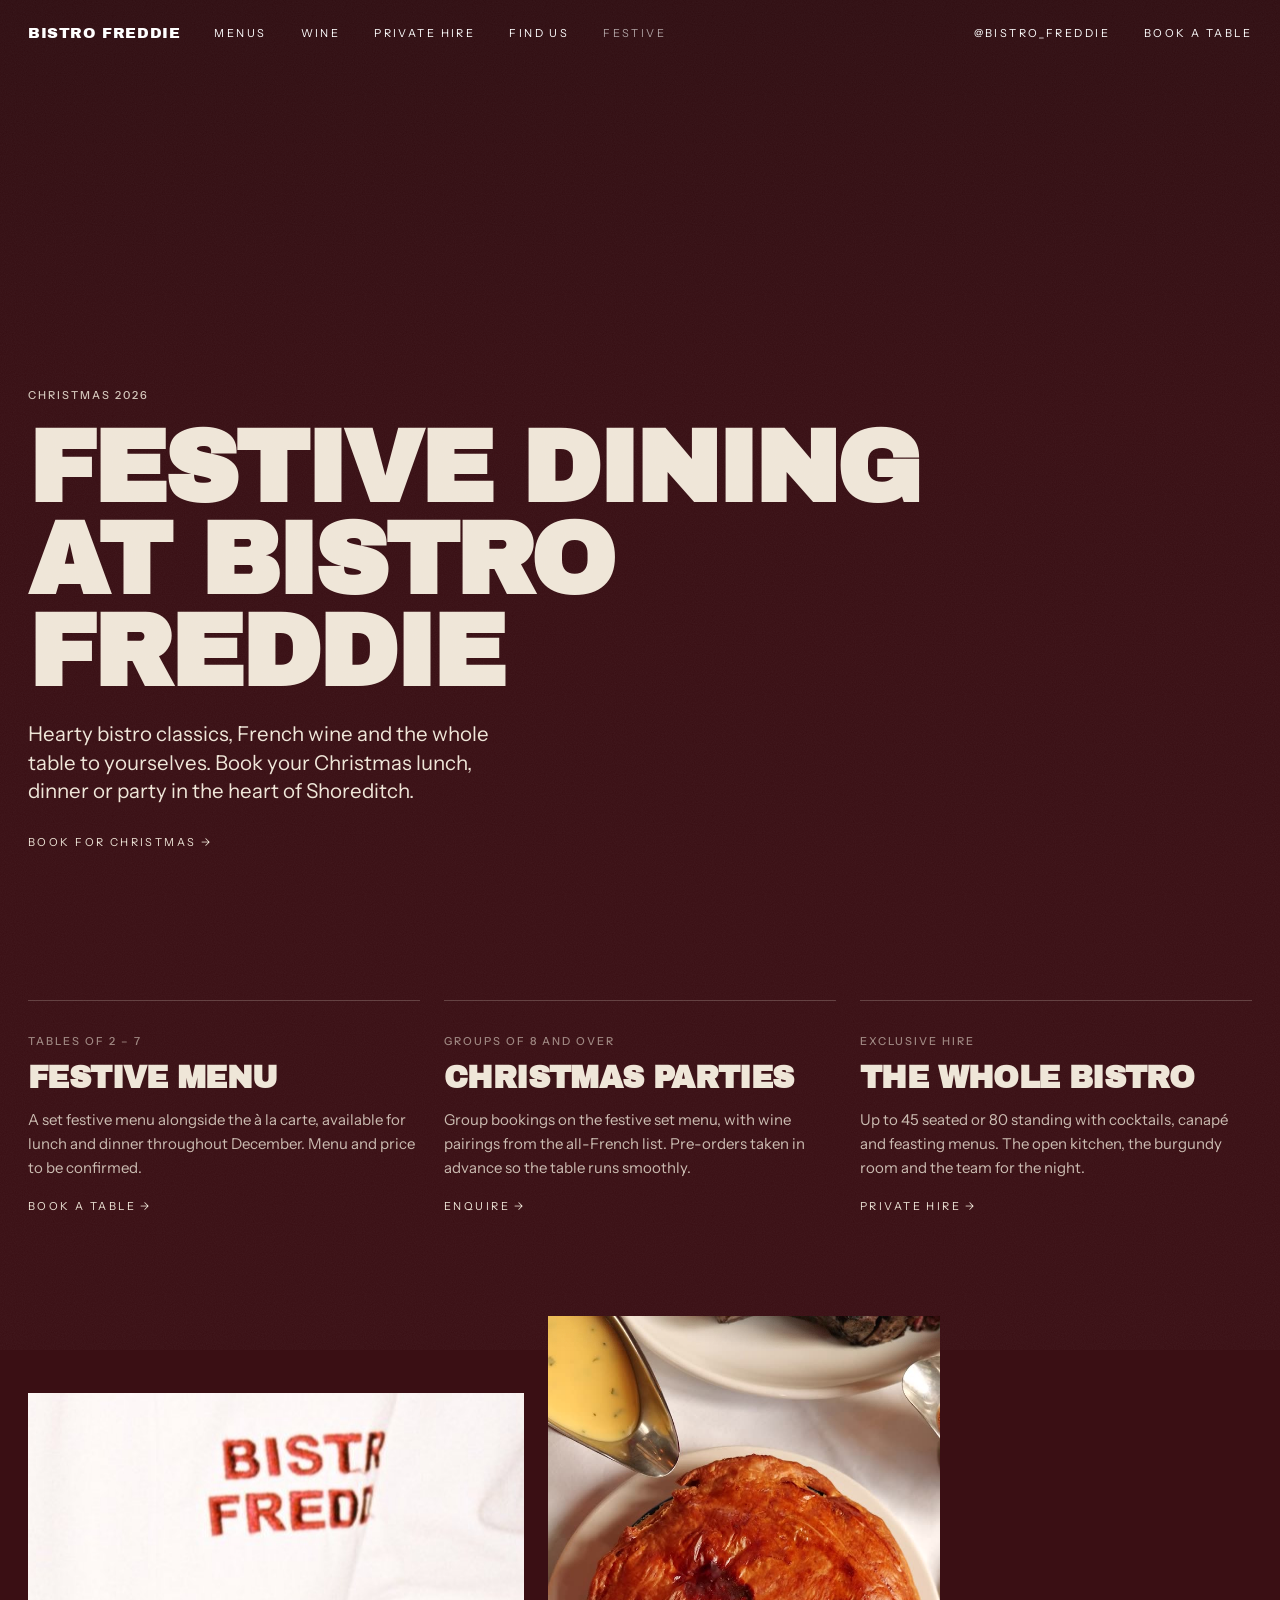
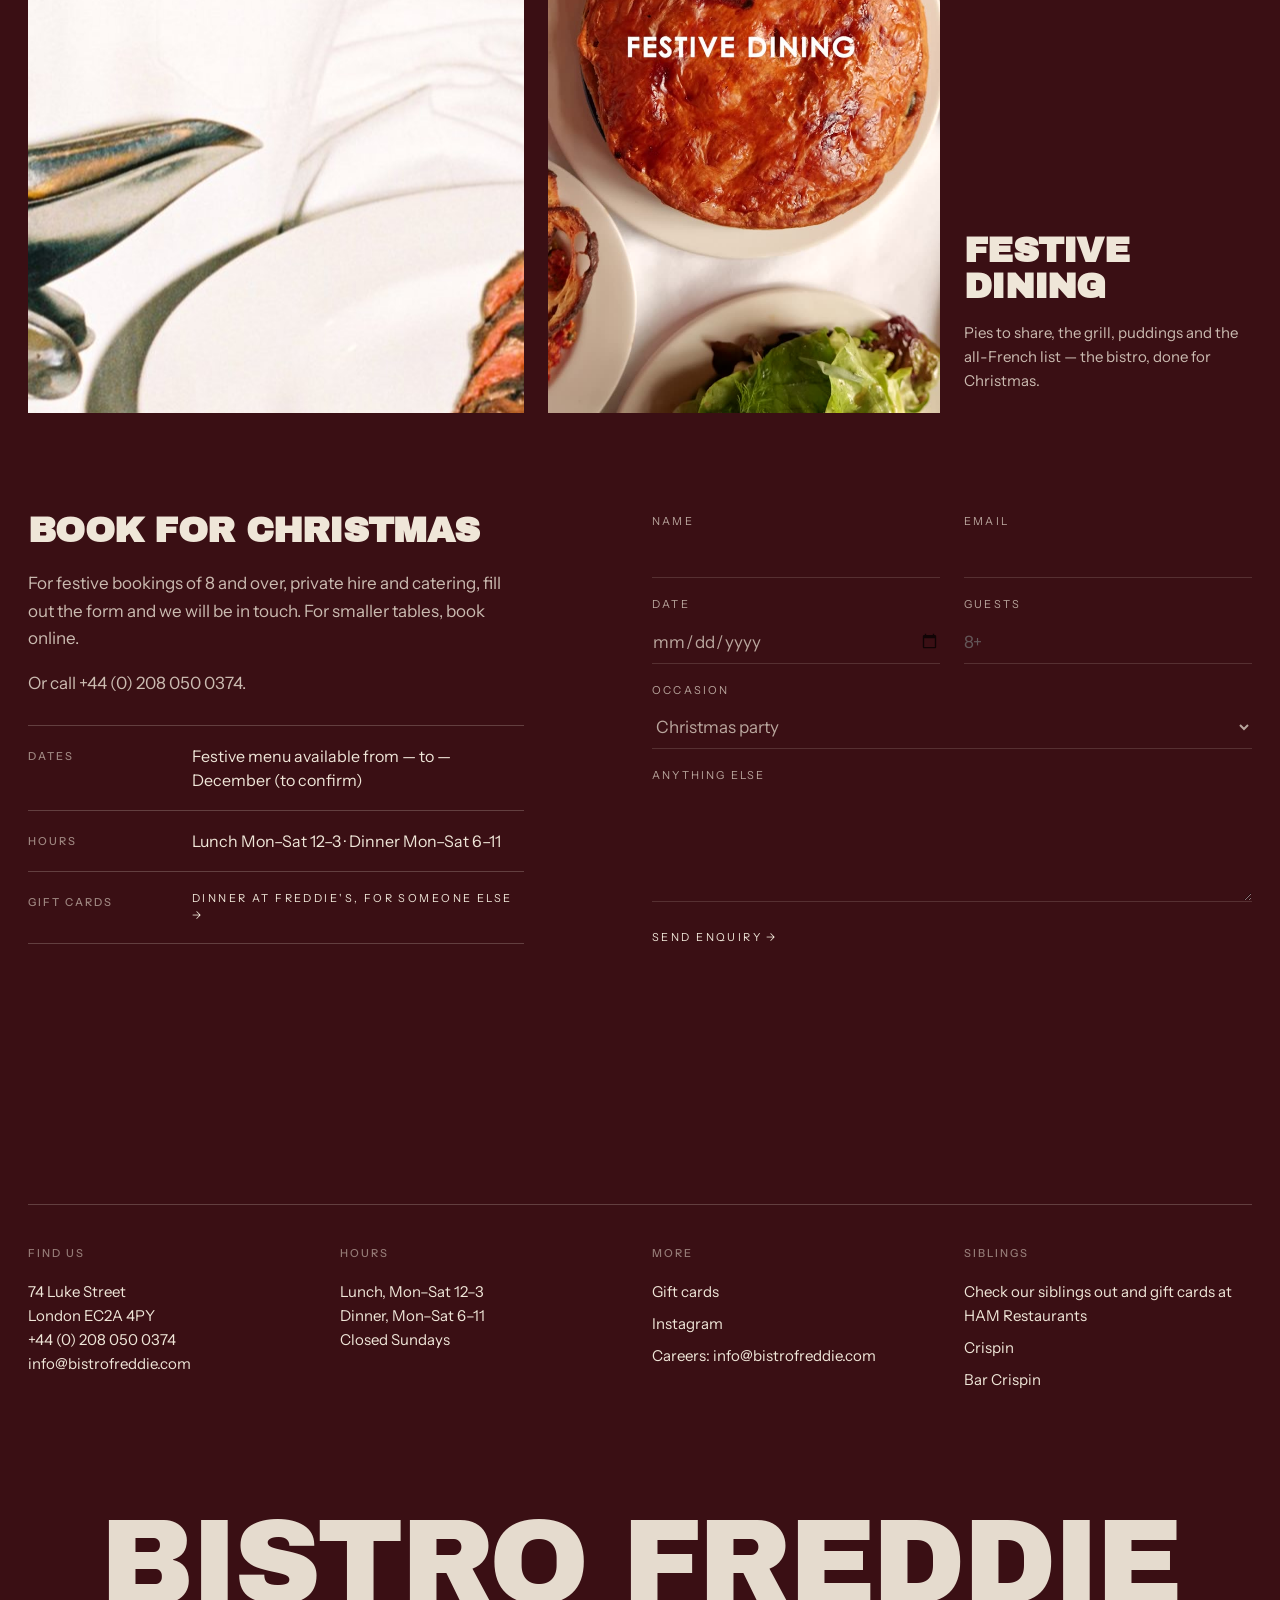
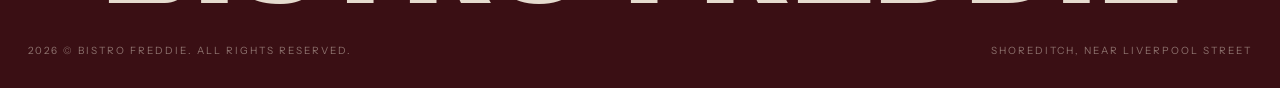
==== festive.html @ 5230b08a "Video hero, kitchen videos on menus, festive page, mackerel photo Co-Authored-By: Claude Fable 5.1 <" ====
<!DOCTYPE html>
<html lang="en-GB">
<head>
<meta charset="utf-8">
<meta name="viewport" content="width=device-width, initial-scale=1">
<title>Festive dining — Bistro Freddie</title>
<meta name="description" content="Festive dining at Bistro Freddie, Shoreditch. Christmas group bookings, festive menus and exclusive hire in the heart of Shoreditch.">
<link rel="preconnect" href="https://fonts.googleapis.com">
<link rel="preconnect" href="https://fonts.gstatic.com" crossorigin>
<link href="https://fonts.googleapis.com/css2?family=Archivo+Black&family=Instrument+Sans:wght@400;500&display=swap" rel="stylesheet">
<link rel="stylesheet" href="style.css">
</head>
<body>
<div class="grain" aria-hidden="true"></div>
<nav class="nav">
  <div class="l">
    <a class="mark" href="index.html">Bistro Freddie</a>
    <a class="link" href="menus.html">Menus</a>
    <a class="link" href="wine.html">Wine</a>
    <a class="link" href="private-hire.html">Private hire</a>
    <a class="link" href="find-us.html">Find us</a>
    <a class="link cur" href="festive.html">Festive</a>
  </div>
  <div class="r">
    <a class="link ig-l" href="https://www.instagram.com/bistro_freddie/">@bistro_freddie</a>
    <a class="link" href="https://www.opentable.co.uk/restref/client/?rid=327348">Book a table</a>
    <button class="burger" type="button" onclick="document.getElementById('mnav').classList.add('open');document.body.classList.add('locked')">Menu</button>
  </div>
</nav>
<div class="mnav" id="mnav">
  <div class="top"><span class="mark">Bistro Freddie</span><button type="button" onclick="document.getElementById('mnav').classList.remove('open');document.body.classList.remove('locked')">Close</button></div>
  <ul>
    <li><a href="index.html">Home</a></li>
    <li><a href="menus.html">Menus</a></li>
    <li><a href="wine.html">Wine</a></li>
    <li><a href="private-hire.html">Private hire</a></li>
    <li><a href="find-us.html">Find us</a></li>
    <li><a href="festive.html">Festive</a></li>
    <li><a href="https://www.opentable.co.uk/restref/client/?rid=327348">Book a table</a></li>
  </ul>
  <div class="bottom"><span>74 Luke Street, London EC2A 4PY</span><span>Lunch Mon–Sat 12–3 · Dinner Mon–Sat 6–11</span><a href="https://www.instagram.com/bistro_freddie/">@bistro_freddie</a></div>
</div>

<header class="fhero">
  <video autoplay muted loop playsinline aria-hidden="true"><source src="video/pie.mp4" type="video/mp4"></video>
  <div class="in">
    <span class="mono">Christmas 2026</span>
    <h1>Festive dining at Bistro Freddie</h1>
    <p>Hearty bistro classics, French wine and the whole table to yourselves. Book your Christmas lunch, dinner or party in the heart of Shoreditch.</p>
    <a class="link" href="#enquire">Book for Christmas →</a>
  </div>
</header>
<div class="pgbody">
<div class="fgrid rv">
  <div class="card"><span class="mono">Tables of 2 – 7</span><h3>Festive menu</h3><p>A set festive menu alongside the à la carte, available for lunch and dinner throughout December. Menu and price to be confirmed.</p><a class="link" href="https://www.opentable.co.uk/restref/client/?rid=327348">Book a table →</a></div>
  <div class="card"><span class="mono">Groups of 8 and over</span><h3>Christmas parties</h3><p>Group bookings on the festive set menu, with wine pairings from the all-French list. Pre-orders taken in advance so the table runs smoothly.</p><a class="link" href="#enquire">Enquire →</a></div>
  <div class="card"><span class="mono">Exclusive hire</span><h3>The whole bistro</h3><p>Up to 45 seated or 80 standing with cocktails, canapé and feasting menus. The open kitchen, the burgundy room and the team for the night.</p><a class="link" href="private-hire.html">Private hire →</a></div>
</div>
<div class="vids rv">
  <div class="v v1 photo" style="background-image:url('img/chef-plate.jpg');background-position:center 40%" role="img" aria-label="Steak with béarnaise and jus"></div>
  <div class="v v2"><video autoplay muted loop playsinline poster="video/festive-poster.jpg" aria-label="Festive dining at Bistro Freddie"><source src="video/festive.mp4" type="video/mp4"></video></div>
  <div class="txt"><h2>Festive dining</h2><p>Pies to share, the grill, puddings and the all-French list — the bistro, done for Christmas.</p></div>
</div>
<div class="two rv" style="padding-top:0" id="enquire">
  <div class="l"><h2>Book for Christmas</h2><p>For festive bookings of 8 and over, private hire and catering, fill out the form and we will be in touch. For smaller tables, book online.</p><p>Or call +44 (0) 208 050 0374.</p>
    <ul class="facts" style="margin-top:28px">
      <li><span class="mono">Dates</span><span>Festive menu available from — to — December (to confirm)</span></li>
      <li><span class="mono">Hours</span><span>Lunch Mon–Sat 12–3 · Dinner Mon–Sat 6–11</span></li>
      <li><span class="mono">Gift cards</span><span><a class="link" style="padding:0" href="https://bistrofreddie.giftpro.co.uk/">Dinner at Freddie's, for someone else →</a></span></li>
    </ul></div>
  <div class="r">
    <form class="enq" onsubmit="event.preventDefault();this.querySelector('.ok').style.display='block';this.querySelector('button').style.display='none'">
      <label>Name<input required></label>
      <label>Email<input type="email" required></label>
      <label>Date<input type="date"></label>
      <label>Guests<input type="number" min="8" placeholder="8+"></label>
      <label class="full">Occasion<select><option>Christmas party</option><option>Festive lunch</option><option>Exclusive hire</option><option>Catering</option></select></label>
      <label class="full">Anything else<textarea></textarea></label>
      <button class="link" type="submit">Send enquiry →</button>
      <p class="ok">Thank you — we will be in touch shortly.</p>
    </form>
  </div>
</div>
</div>
<footer>
  <div class="cols">
    <div class="c c1"><span class="mono">Find us</span><a href="find-us.html">74 Luke Street<br>London EC2A 4PY<br>+44 (0) 208 050 0374<br>info@bistrofreddie.com</a></div>
    <div class="c c2"><span class="mono">Hours</span>Lunch, Mon–Sat 12–3<br>Dinner, Mon–Sat 6–11<br>Closed Sundays</div>
    <div class="c c3"><span class="mono">More</span><a href="https://bistrofreddie.giftpro.co.uk/">Gift cards</a><a href="https://www.instagram.com/bistro_freddie/">Instagram</a><span>Careers: info@bistrofreddie.com</span></div>
    <div class="c c4"><span class="mono">Siblings</span><span>Check our siblings out and gift cards at HAM Restaurants</span><a href="https://www.instagram.com/crispin_e1/">Crispin</a><a href="https://www.instagram.com/bar_crispin/">Bar Crispin</a></div>
  </div>
  <div class="word">Bistro Freddie</div>
  <div class="base"><span>2026 © Bistro Freddie. All rights reserved.</span><span>Shoreditch, near Liverpool Street</span></div>
</footer>
<script>
  const io=new IntersectionObserver(es=>es.forEach(e=>{if(e.isIntersecting){e.target.classList.add('in');io.unobserve(e.target)}}),{threshold:.12});
  document.querySelectorAll('.rv').forEach(el=>io.observe(el));
  const nav=document.querySelector('.nav');const hero=document.querySelector('.hero');const lim=hero?hero.offsetHeight-80:120;
  const onS=()=>nav.classList.toggle('solid',window.scrollY>lim);addEventListener('scroll',onS,{passive:true});onS();
</script>
</body>
</html>
---- style.css ----
:root{
    --ox:#3A0F14; --ox-2:#4A141A; --cream:#EFE6D8; --cream-2:#E6DBC9; --ink:#120B0C; --rule:rgba(239,230,216,.22); --rule-dark:rgba(18,11,12,.18);
    --serif:"Instrument Sans",Helvetica,Arial,sans-serif; --black:"Arial Black","Archivo Black",Arial,sans-serif; --sans:"Instrument Sans",Helvetica,Arial,sans-serif; --mono:"Instrument Sans",Helvetica,Arial,sans-serif;
  }
  *{box-sizing:border-box;margin:0;padding:0}
  html{scroll-behavior:smooth}
  body{background:var(--ox);color:var(--cream);font-family:var(--sans);font-weight:400;font-size:16px;line-height:1.5;-webkit-font-smoothing:antialiased;overflow-x:hidden}
  a{color:inherit;text-decoration:none}
  ::selection{background:var(--cream);color:var(--ox)}
  .mono{font-family:var(--sans);font-size:11px;letter-spacing:.18em;text-transform:uppercase;font-weight:500}
  .photo{background-color:#24090C;background-size:cover;background-position:center;position:relative}
  .photo:after{content:"";position:absolute;inset:0;background:linear-gradient(180deg,rgba(58,15,20,.1),rgba(58,15,20,.35));mix-blend-mode:multiply}
  .link{position:relative;display:inline-block;font-family:var(--mono);font-size:11px;letter-spacing:.22em;text-transform:uppercase;padding-bottom:6px}
  .link{padding-bottom:0;transition:opacity .25s}
  .link:hover{opacity:.6}
  .grain{pointer-events:none;position:fixed;inset:-50%;width:200%;height:200%;z-index:50;opacity:.07;background-image:url("data:image/svg+xml;utf8,<svg xmlns='http://www.w3.org/2000/svg' width='200' height='200'><filter id='n'><feTurbulence type='fractalNoise' baseFrequency='.9' numOctaves='2' stitchTiles='stitch'/><feColorMatrix values='0 0 0 0 1 0 0 0 0 1 0 0 0 0 1 0 0 0 .6 0'/></filter><rect width='100%' height='100%' filter='url(%23n)'/></svg>");animation:grain 1.2s steps(4) infinite}
  @keyframes grain{0%{transform:translate(0,0)}25%{transform:translate(-3%,2%)}50%{transform:translate(2%,-3%)}75%{transform:translate(-1%,-1%)}100%{transform:translate(3%,1%)}}

  /* NAV */
  .nav{position:fixed;inset:0 0 auto 0;z-index:30;display:flex;justify-content:space-between;align-items:center;padding:22px 28px;color:#fff;transition:background .3s}
  .nav.solid{background:rgba(58,15,20,.92)}
  .nav .l,.nav .r{display:flex;gap:34px;align-items:center}
  .nav .mark{font-family:var(--black);font-size:15px;letter-spacing:.04em;text-transform:uppercase}
  .nav .mark i{font-style:normal;}

  /* HERO */
  .hero{position:relative;height:100svh;min-height:680px;overflow:hidden}
  .hero .photo{position:absolute;inset:0;background-image:url("img/room.jpg");animation:kb 22s ease-in-out infinite alternate}
  .hero .photo:after{background:linear-gradient(180deg,rgba(18,11,12,.3) 0%,rgba(18,11,12,.05) 45%,rgba(58,15,20,.85) 100%)}
  .hero .photo{background-position:center 55%}
  @keyframes kb{from{transform:scale(1)}to{transform:scale(1.07)}}
  .hero{--wm:clamp(48px,12.5vw,200px)}
  .hero .word{display:flex;flex-direction:column;align-items:center;position:absolute;left:0;right:0;bottom:0;z-index:2;text-align:center;font-family:var(--black);font-size:var(--wm);line-height:.82;margin-bottom:-.04em;letter-spacing:-.03em;text-transform:uppercase;color:var(--cream)}
  h1 i,h2 i,h3 i,.hours .big i,.chef .cap i,footer .word i,.nav .mark i,.mq .t i{font:inherit;font-style:normal;text-transform:inherit;letter-spacing:inherit}
  .hero .meta{position:absolute;z-index:2;bottom:calc(var(--wm) * 1.6 + 56px);left:28px;right:28px;display:flex;justify-content:space-between;align-items:flex-end;color:var(--cream)}
  .hero .meta p{font-family:var(--serif);font-size:clamp(22px,2.4vw,34px);line-height:1.15;max-width:18ch;font-style:normal;}
  .hero .meta .mono{opacity:.85;line-height:2}
  .hero .meta .mono b{font-weight:500;display:block}

  /* STATEMENT */
  .state{padding:150px 28px 120px;display:grid;grid-template-columns:repeat(12,1fr);gap:0 24px;align-items:start}
  .state .n{grid-column:1/3;font-family:var(--mono);font-size:11px;letter-spacing:.22em;text-transform:uppercase;opacity:.6;padding-top:14px}
  .state h2{grid-column:3/12;font-family:var(--black);font-size:clamp(28px,3.9vw,64px);line-height:1.02;letter-spacing:-.02em;text-transform:uppercase;text-wrap:balance}
  .state h2 i{font-style:normal;}
  .state h2 span.dim{opacity:1}
  .state .sub{grid-column:7/12;margin-top:48px;font-size:17px;line-height:1.6;opacity:.8;max-width:42ch}
  .state .sub a{display:block;margin-top:28px}

  /* HOURS BAND */
  .hours{margin:0 28px;border-top:1px solid var(--rule);border-bottom:1px solid var(--rule);display:grid;grid-template-columns:1fr 1fr 1fr;}
  .hours div{padding:34px 0;display:grid;gap:10px}
  .hours div+div{border-left:1px solid var(--rule);padding-left:34px}
  .hours .big{font-family:var(--black);font-size:clamp(26px,3vw,46px);line-height:1;letter-spacing:-.02em;text-transform:uppercase}
  .hours .big i{font-style:normal;}
  .hours .mono{opacity:.6}

  /* FEATURE: image + offset */
  .feat{padding:140px 28px;display:grid;grid-template-columns:repeat(12,1fr);gap:24px;align-items:center}
  .feat .photo{grid-column:1/7;aspect-ratio:4/5}
  .feat .photo.a{background-image:url("img/pour.jpg")}
  .feat .photo.b{grid-column:3/8;background-image:url("img/table.jpg")}
  .feat .txt{grid-column:8/13}
  .feat h2{font-family:var(--black);font-size:clamp(34px,4vw,64px);line-height:.98;letter-spacing:-.02em;text-transform:uppercase}
  .feat h2 i{font-style:normal;}
  .feat p{margin-top:30px;max-width:38ch;opacity:.8;font-size:17px;line-height:1.6}
  .feat .link{margin-top:36px}
  .feat.rev .photo{grid-column:7/13;order:2}
  .feat.rev .txt{grid-column:1/6;order:1}


  /* CHEF */
  .chef{position:relative;height:110vh;min-height:700px;overflow:hidden;background:#FEFDFB}
  .chef .photo{position:absolute;inset:0;background-image:url("img/chef.jpg");background-size:contain;background-repeat:no-repeat;background-position:center top;background-color:#FEFDFB}
  .chef .photo:after{background:none}
  .chef .cap{position:absolute;left:28px;bottom:40px;z-index:2;color:var(--ox);font-family:var(--black);text-transform:uppercase;font-size:clamp(40px,7vw,120px);line-height:.88;letter-spacing:-.03em}
  .chef .cap i{display:block}
  .chef .mono{position:absolute;right:28px;top:120px;z-index:2;color:var(--ox);opacity:.7;writing-mode:vertical-rl}
  @media (max-width:900px){.chef{height:80vh}.chef .cap{left:18px}.chef .photo,.bleed.chef{background-size:cover;background-position:center 15%}}

  /* MENUS LIST */
  .menus{padding:40px 28px 140px}
  .menus .head{display:flex;justify-content:space-between;align-items:flex-end;margin-bottom:10px}
  .menus h2{font-family:var(--black);font-size:clamp(34px,4.6vw,76px);line-height:.95;letter-spacing:-.02em;text-transform:uppercase}
  .menus h2 i{font-style:normal;}
  .mlist{list-style:none;border-top:1px solid var(--rule);margin-top:40px}
  .mlist a{display:grid;grid-template-columns:70px 1fr 1fr auto;align-items:baseline;gap:24px;padding:30px 0;border-bottom:1px solid var(--rule);transition:padding .35s cubic-bezier(.7,0,.2,1)}
  .mlist a:hover{padding-left:20px}
  .mlist .mono{opacity:.5}
  .mlist h3{font-family:var(--black);font-size:clamp(22px,2.4vw,38px);line-height:1;letter-spacing:-.01em;text-transform:uppercase}
  .mlist h3 i{display:none}
  
  .mlist p{opacity:.7;font-size:15px;max-width:34ch}
  .mlist .arrow{font-size:24px;transition:transform .35s}
  .mlist a:hover .arrow{transform:translateX(10px)}

  /* THE BOARD — cream card */
  .board{background:var(--cream);color:var(--ink);padding:140px 28px}
  .board .card{max-width:760px;margin:0 auto;text-align:center}
  .board .mono{opacity:.55}
  .board h2{font-family:var(--black);font-size:clamp(36px,5.4vw,86px);line-height:.92;letter-spacing:-.03em;text-transform:uppercase;margin:18px 0 60px}
  .board h2 i{font-style:normal;}
  .board ul{list-style:none;text-align:left}
  .board li{display:flex;align-items:baseline;gap:14px;padding:16px 0;font-family:var(--sans);font-size:clamp(18px,1.8vw,24px);font-weight:500}
  .board li .dots{flex:1;border-bottom:1px dotted rgba(18,11,12,.45);transform:translateY(-8px)}
  .board li .p{font-family:var(--mono);font-size:14px;letter-spacing:.1em}
  .board li small{display:block;font-family:var(--sans);font-size:13px;opacity:.55;margin-top:2px;letter-spacing:0}
  .board .foot{margin-top:60px;opacity:.55;font-size:15px}

  /* PRIVATE */
  .priv{padding:150px 28px 140px;display:grid;grid-template-columns:repeat(12,1fr);gap:24px}
  .priv h2{grid-column:1/13;font-family:var(--black);font-size:clamp(40px,6.8vw,112px);line-height:.9;letter-spacing:-.03em;text-transform:uppercase;margin-bottom:60px}
  .priv h2 i{font-style:normal;}
  .priv .opt{padding:40px 0;border-top:1px solid var(--rule);display:grid;gap:18px;align-content:start}
  .priv .opt.a{grid-column:1/6}
  .priv .opt.b{grid-column:7/12}
  .priv .opt .mono{opacity:.55}
  .priv .opt h3{font-family:var(--black);font-size:clamp(26px,2.8vw,44px);line-height:1;letter-spacing:-.02em;text-transform:uppercase}
  .priv .opt h3 i{font-style:normal;}
  .priv .opt p{opacity:.8;max-width:36ch;font-size:16px;line-height:1.6}
  .priv .opt .link{justify-self:start;margin-top:10px}
  .priv .photo{grid-column:1/13;margin-top:60px;height:70vh;min-height:420px;background-image:url("img/corner.jpg");background-position:center 60%}

  /* MARQUEE */
  .mq{border-top:1px solid var(--rule);border-bottom:1px solid var(--rule);overflow:hidden;white-space:nowrap;padding:22px 0}
  .mq .t{display:inline-block;animation:mq 50s linear infinite;font-family:var(--black);text-transform:uppercase;font-size:clamp(22px,2.6vw,40px);letter-spacing:-.01em}
  .mq .t i{font-style:normal;opacity:.6}
  .mq .t span{padding:0 40px}
  @keyframes mq{from{transform:translateX(0)}to{transform:translateX(-50%)}}

  /* INSTA */
  .ig{padding:120px 28px 0;display:grid;grid-template-columns:repeat(12,1fr);gap:24px;align-items:end}
  .ig .photo{aspect-ratio:3/4}
  .ig .p1{grid-column:1/4;background-image:url("img/steak-frites.jpg")}
  .ig .p2{grid-column:4/6;aspect-ratio:3/4;margin-bottom:120px;background-image:url("img/chef-plate.jpg")}
  .ig .p3{grid-column:7/10;background-image:url("img/pour.jpg")}
  .ig .cap{grid-column:10/13;padding-bottom:20px}
  .ig .cap h2{font-family:var(--black);font-size:clamp(28px,2.8vw,44px);line-height:.95;letter-spacing:-.02em;text-transform:uppercase;margin-bottom:24px}
  .ig .cap h2 i{font-style:normal;}

  /* FOOTER */
  footer{padding:160px 28px 30px;position:relative;overflow:hidden}
  footer .cols{display:grid;grid-template-columns:repeat(12,1fr);gap:24px;border-top:1px solid var(--rule);padding-top:40px}
  footer .c{display:grid;gap:8px;align-content:start;font-size:15px;line-height:1.6}
  footer .c .mono{opacity:.5;margin-bottom:10px}
  footer .c1{grid-column:1/4}footer .c2{grid-column:4/7}footer .c3{grid-column:7/10}footer .c4{grid-column:10/13}
  footer .c a:hover{text-decoration:underline;text-underline-offset:4px}
  footer .word{margin-top:120px;font-family:var(--black);font-size:clamp(40px,9.4vw,150px);line-height:.85;letter-spacing:-.03em;text-transform:uppercase;text-align:center;white-space:nowrap;opacity:.95;margin-bottom:-.1em}
  footer .word i{font-style:normal;}
  footer .base{display:flex;justify-content:space-between;font-family:var(--mono);font-size:10px;letter-spacing:.2em;text-transform:uppercase;opacity:.45;margin-top:40px}

  /* reveal */
  .rv{opacity:0;transform:translateY(24px);transition:opacity .9s ease,transform .9s cubic-bezier(.2,.7,.2,1)}
  .rv.in{opacity:1;transform:none}

  @media (max-width:900px){
    .nav{padding:16px 18px}.nav .l .link:not(.mark),.nav .r .ig-l{display:none}
    .hero .meta{bottom:calc(var(--wm) * 1.6 + 44px);flex-direction:column;align-items:flex-start;gap:18px;left:18px;right:18px}
    .state,.feat,.priv,.ig,.menus,.board{padding-left:18px;padding-right:18px}
    .state{padding-top:90px;padding-bottom:70px;display:block}.state .sub{margin-top:30px}
    .hours{margin:0 18px;grid-template-columns:1fr}.hours div+div{border-left:0;padding-left:0;border-top:1px solid var(--rule)}
    .feat{display:block;padding-top:80px;padding-bottom:80px}.feat .txt{margin-top:36px}
    .mlist a{grid-template-columns:1fr auto}.mlist .mono,.mlist p{display:none}
    .priv{display:block;padding-top:90px}.priv .opt{margin-bottom:10px}.priv .photo{height:60vh}
    .ig{display:block}.ig .photo{margin-bottom:24px}.ig .p2{margin-bottom:24px}
    footer{padding-top:90px}footer .cols{display:block}footer .c{margin-bottom:30px}footer .base{flex-direction:column;gap:8px}
  }

  /* INNER PAGES */
  .pg{padding:150px 28px 40px;display:grid;grid-template-columns:repeat(12,1fr);gap:24px;align-items:end;border-bottom:1px solid var(--rule);margin:0 0 0;}
  .pg .n{grid-column:1/3;font-family:var(--mono);font-size:11px;letter-spacing:.22em;text-transform:uppercase;opacity:.6;padding-bottom:14px}
  .pg h1{grid-column:3/13;font-family:var(--black);text-transform:uppercase;font-size:clamp(48px,9vw,150px);line-height:.88;letter-spacing:-.03em}
  
  .pg p{grid-column:3/9;font-size:clamp(17px,1.5vw,21px);line-height:1.5;opacity:.8;margin-top:18px}
  .pg.light{background:var(--cream);color:var(--ink);border-color:var(--rule-dark)}
  .pgbody{padding:0 28px}
  .two{display:grid;grid-template-columns:repeat(12,1fr);gap:24px;padding:100px 0}
  .two .l{grid-column:1/6}.two .r{grid-column:7/13}
  .two h2{font-family:var(--black);text-transform:uppercase;font-size:clamp(26px,2.8vw,44px);line-height:1;letter-spacing:-.02em;margin-bottom:22px}
  
  .two p{opacity:.8;font-size:17px;line-height:1.6;max-width:44ch;margin-bottom:18px}
  .facts{list-style:none;border-top:1px solid var(--rule)}
  .facts li{display:grid;grid-template-columns:140px 1fr;gap:24px;padding:18px 0;border-bottom:1px solid var(--rule);font-size:16px}
  .facts li .mono{opacity:.55;padding-top:4px}
  .light .facts,.light .facts li{border-color:var(--rule-dark)}
  .bleed{height:80vh;min-height:480px;margin:0 28px}
  .bleed.room{background-image:url("img/corner.jpg");background-position:center 60%}
  .bleed.table{background-image:url("img/table.jpg");background-position:center 60%}
  .bleed.chef{background-image:url("img/chef.jpg");background-size:contain;background-repeat:no-repeat;background-position:center top;background-color:#FEFDFB}
  .bleed.chef:after{background:none}
  form.enq{display:grid;grid-template-columns:1fr 1fr;gap:18px 24px}
  form.enq label{display:grid;gap:8px;font-family:var(--mono);font-size:11px;letter-spacing:.2em;text-transform:uppercase;opacity:.7}
  form.enq label.full{grid-column:1/3}
  form.enq input,form.enq select,form.enq textarea{background:transparent;border:0;border-bottom:1px solid var(--rule);color:var(--cream);font-family:var(--sans);font-size:17px;padding:10px 0;outline:none;border-radius:0}
  form.enq textarea{min-height:110px;resize:vertical}
  form.enq option{color:#000}
  form.enq button{grid-column:1/3;justify-self:start;background:transparent;border:0;color:var(--cream);cursor:pointer;margin-top:10px}
  form.enq .ok{grid-column:1/3;font-size:18px;display:none}
  .glass{list-style:none;border-top:1px solid var(--rule)}
  .glass li{display:flex;align-items:baseline;gap:14px;padding:16px 0;border-bottom:1px solid var(--rule);font-family:var(--sans);font-size:clamp(17px,1.6vw,21px);font-weight:500}
  .glass li .dots{flex:1;border-bottom:1px dotted var(--rule);transform:translateY(-8px)}
  .glass li .p{font-family:var(--mono);font-size:14px}
  .glass li small{display:block;font-family:var(--sans);font-size:13px;opacity:.55;letter-spacing:0}
  .mapblk{height:60vh;min-height:380px;background:#24090C;display:grid;place-items:center;border:1px solid var(--rule)}
  .nav .cur{opacity:.6}
  @media (max-width:900px){.pg{display:block;padding:110px 18px 30px}.pg .n{margin-bottom:12px}.pgbody{padding:0 18px}.two{display:block;padding:60px 0}.two .r{margin-top:40px}.bleed{margin:0 18px;height:60vh}form.enq{grid-template-columns:1fr}form.enq label.full,form.enq button,form.enq .ok{grid-column:1}.facts li{grid-template-columns:1fr}}

  .bleed.chefplate{background-image:url("img/chef-plate.jpg");background-position:center 40%}
  .bleed.steak{background-image:url("img/steak-frites.jpg");background-position:center 30%}
  .bleed.pour{background-image:url("img/pour.jpg");background-position:center 40%}

  /* BOARD v2 */
  .board2{background:var(--cream);color:var(--ink);padding:120px 28px}
  .board2 .grid{display:grid;grid-template-columns:repeat(12,1fr);gap:24px;align-items:center}
  .board2 .photo{grid-column:1/7;aspect-ratio:4/5;background-image:url("img/board.jpg");background-position:center 45%}
  .board2 .photo:after{background:none}
  .board2 .txt{grid-column:8/13}
  .board2 .mono{opacity:.55}
  .board2 h2{font-family:var(--black);text-transform:uppercase;font-size:clamp(34px,4.2vw,64px);line-height:.95;letter-spacing:-.02em;margin:14px 0 36px}
  .board2 ul{list-style:none;border-top:1px solid var(--rule-dark)}
  .board2 li{display:flex;align-items:baseline;gap:14px;padding:14px 0;border-bottom:1px solid var(--rule-dark);font-size:17px;font-weight:500}
  .board2 li .dots{flex:1;border-bottom:1px dotted rgba(18,11,12,.45);transform:translateY(-6px)}
  .board2 li .p{font-size:14px;font-weight:400}
  .board2 li.h{border-bottom:0;padding:22px 0 6px;font-size:11px;letter-spacing:.18em;text-transform:uppercase;opacity:.55;font-weight:500}
  .board2 .foot{margin-top:28px;font-size:14px;opacity:.55}
  @media (max-width:900px){.board2{padding:70px 18px}.board2 .grid{display:block}.board2 .txt{margin-top:32px}}

  /* MOBILE MENU */
  .nav .burger{display:none;background:none;border:0;color:#fff;font-family:var(--sans);font-size:11px;letter-spacing:.18em;text-transform:uppercase;font-weight:500;cursor:pointer;padding:0}
  .mnav{position:fixed;inset:0;z-index:40;background:var(--ox);color:var(--cream);display:flex;flex-direction:column;justify-content:space-between;padding:22px 18px 36px;visibility:hidden;pointer-events:none;clip-path:inset(0 0 100% 0);transition:clip-path .55s cubic-bezier(.76,0,.24,1),visibility 0s .55s}
  .mnav.open{visibility:visible;pointer-events:auto;clip-path:inset(0 0 0 0);transition:clip-path .55s cubic-bezier(.76,0,.24,1),visibility 0s 0s}
  .mnav .top,.mnav li,.mnav .bottom{opacity:0;transform:translateY(18px);transition:opacity .4s ease,transform .5s cubic-bezier(.2,.7,.2,1)}
  .mnav.open .top,.mnav.open li,.mnav.open .bottom{opacity:1;transform:none}
  .mnav.open .top{transition-delay:.3s}
  .mnav.open li:nth-child(1){transition-delay:.32s}.mnav.open li:nth-child(2){transition-delay:.38s}.mnav.open li:nth-child(3){transition-delay:.44s}.mnav.open li:nth-child(4){transition-delay:.5s}.mnav.open li:nth-child(5){transition-delay:.56s}.mnav.open li:nth-child(6){transition-delay:.62s}
  .mnav.open .bottom{transition-delay:.7s}
  .mnav .top{display:flex;justify-content:space-between;align-items:center}
  .mnav .top .mark{font-family:var(--black);font-size:15px;letter-spacing:.04em;text-transform:uppercase}
  .mnav .top button{background:none;border:0;color:#fff;font-family:var(--sans);font-size:11px;letter-spacing:.18em;text-transform:uppercase;font-weight:500;cursor:pointer;padding:0}
  .mnav ul{list-style:none}
  .mnav li a{display:block;font-family:var(--black);text-transform:uppercase;font-size:clamp(34px,10vw,48px);line-height:1.05;letter-spacing:-.02em;padding:8px 0;border-bottom:1px solid var(--rule)}
  .mnav .bottom{display:grid;gap:12px;font-size:14px;opacity:.85}
  body.locked{overflow:hidden}
  @media (max-width:900px){.nav .burger{display:inline-block}.nav .r .link:not(.ig-l){display:none}}

  /* BUILD-OUT */
  .steps{display:grid;grid-template-columns:repeat(3,1fr);gap:24px;padding:0 0 100px}
  .steps div{border-top:1px solid var(--rule);padding-top:22px}
  .steps .n{font-size:11px;letter-spacing:.18em;text-transform:uppercase;opacity:.55;font-weight:500;display:block;margin-bottom:12px}
  .steps h3{font-family:var(--black);text-transform:uppercase;font-size:22px;line-height:1.05;letter-spacing:-.01em;margin-bottom:10px}
  .steps p{opacity:.8;font-size:15px;line-height:1.6}
  .regions{list-style:none;display:grid;grid-template-columns:repeat(2,1fr);gap:0 24px;border-top:1px solid var(--rule)}
  .regions li{padding:14px 0;border-bottom:1px solid var(--rule);font-family:var(--black);text-transform:uppercase;font-size:clamp(18px,1.8vw,26px);letter-spacing:-.01em}
  .regions li small{display:block;font-family:var(--sans);text-transform:none;font-size:14px;opacity:.6;letter-spacing:0;margin-top:2px}
  .menugrid{display:grid;grid-template-columns:repeat(12,1fr);gap:24px;padding:0 0 100px}
  .menugrid .col{grid-column:span 4}
  .menugrid h3{font-family:var(--black);text-transform:uppercase;font-size:22px;letter-spacing:-.01em;margin-bottom:14px;padding-bottom:10px;border-bottom:1px solid var(--rule)}
  .menugrid ul{list-style:none}
  .menugrid li{display:flex;align-items:baseline;gap:10px;padding:9px 0;font-size:15px}
  .menugrid li .dots{flex:1;border-bottom:1px dotted var(--rule);transform:translateY(-5px)}
  .menugrid li .p{font-size:13px;opacity:.8}
  .menugrid .note{margin-top:14px;font-size:13px;opacity:.5}
  .map{height:60vh;min-height:380px;border:0;width:100%;display:block;filter:grayscale(1) contrast(1.05);opacity:.9}
  .cta-band{margin:0 0 100px;padding:60px 0;border-top:1px solid var(--rule);border-bottom:1px solid var(--rule);display:flex;justify-content:space-between;align-items:center;gap:24px}
  .cta-band h2{font-family:var(--black);text-transform:uppercase;font-size:clamp(26px,3vw,44px);letter-spacing:-.02em;line-height:1}
  @media (max-width:900px){.steps{grid-template-columns:1fr;padding-bottom:60px}.regions{grid-template-columns:1fr}.menugrid{display:block;padding-bottom:60px}.menugrid .col{margin-bottom:36px}.cta-band{flex-direction:column;align-items:flex-start}}

  /* VIDEO */
  .hero video,.fhero video{position:absolute;inset:0;width:100%;height:100%;object-fit:cover;object-position:center 40%}
  .hero .photo{z-index:0}.hero video{z-index:1}.hero:after{z-index:1}
  .vids{display:grid;grid-template-columns:repeat(12,1fr);gap:24px;padding:0 0 100px;align-items:end}
  .vids .v{position:relative;overflow:hidden;background:#24090C}
  .vids .v video{display:block;width:100%;height:100%;object-fit:cover}
  .vids .v1{grid-column:1/6;aspect-ratio:4/5}.vids .v.photo:after{display:none}
  .vids .v2{grid-column:6/10;aspect-ratio:9/16}
  .vids .txt{grid-column:10/13;padding-bottom:20px}
  .vids h2{font-family:var(--black);text-transform:uppercase;font-size:clamp(26px,2.8vw,44px);line-height:1;letter-spacing:-.02em;margin-bottom:16px}
  .vids p{opacity:.8;font-size:15px;line-height:1.6}
  /* FESTIVE */
  .fhero{position:relative;height:100svh;min-height:640px;overflow:hidden;display:flex;align-items:flex-end;padding:0 28px 48px}
  .fhero:after{content:"";position:absolute;inset:0;background:linear-gradient(180deg,rgba(18,11,12,.25) 0%,rgba(18,11,12,.05) 45%,rgba(58,15,20,.9) 100%);z-index:1}
  .fhero .in{position:relative;z-index:2;color:var(--cream);max-width:900px}
  .fhero .mono{display:block;margin-bottom:18px;opacity:.85}
  .fhero h1{font-family:var(--black);text-transform:uppercase;font-size:clamp(44px,8vw,128px);line-height:.9;letter-spacing:-.03em}
  .fhero p{margin-top:22px;font-size:clamp(17px,1.6vw,22px);line-height:1.4;max-width:34ch}
  .fhero .link{margin-top:28px;display:inline-block}
  .fgrid{display:grid;grid-template-columns:repeat(3,1fr);gap:24px;padding:100px 0}
  .fgrid .card{background:transparent;border:0;border-top:1px solid var(--rule);padding:26px 0 0;min-height:0;display:block}
  .fgrid .card .mono{opacity:.55}
  .fgrid .card h3{font-family:var(--black);text-transform:uppercase;font-size:clamp(24px,2.4vw,36px);line-height:1;letter-spacing:-.02em;margin:12px 0 14px}
  .fgrid .card p{opacity:.8;font-size:15px;line-height:1.6;max-width:none}
  .fgrid .card .link{margin-top:18px;display:inline-block}
  @media (max-width:900px){.vids{display:block;padding-bottom:60px}.vids .v{margin-bottom:24px}.fhero{padding:0 18px 36px}.fgrid{grid-template-columns:1fr;padding:60px 0}}
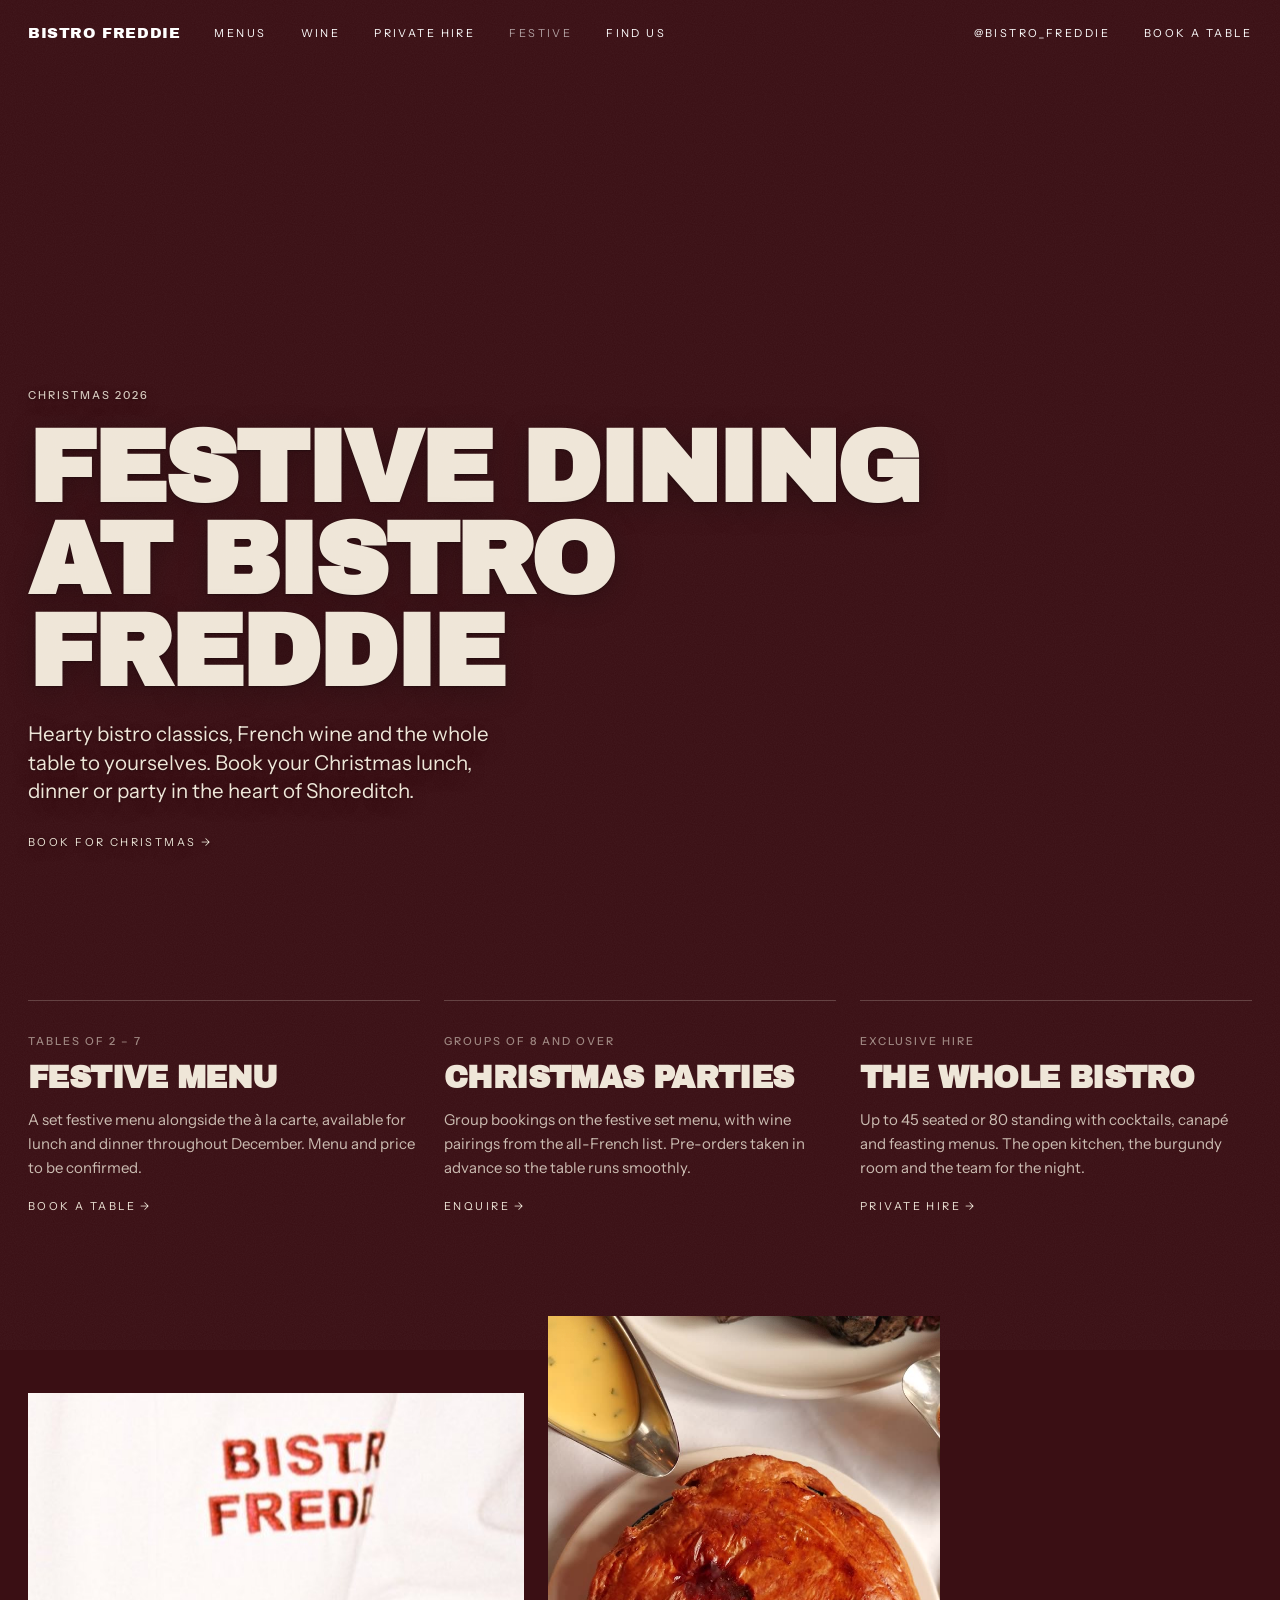
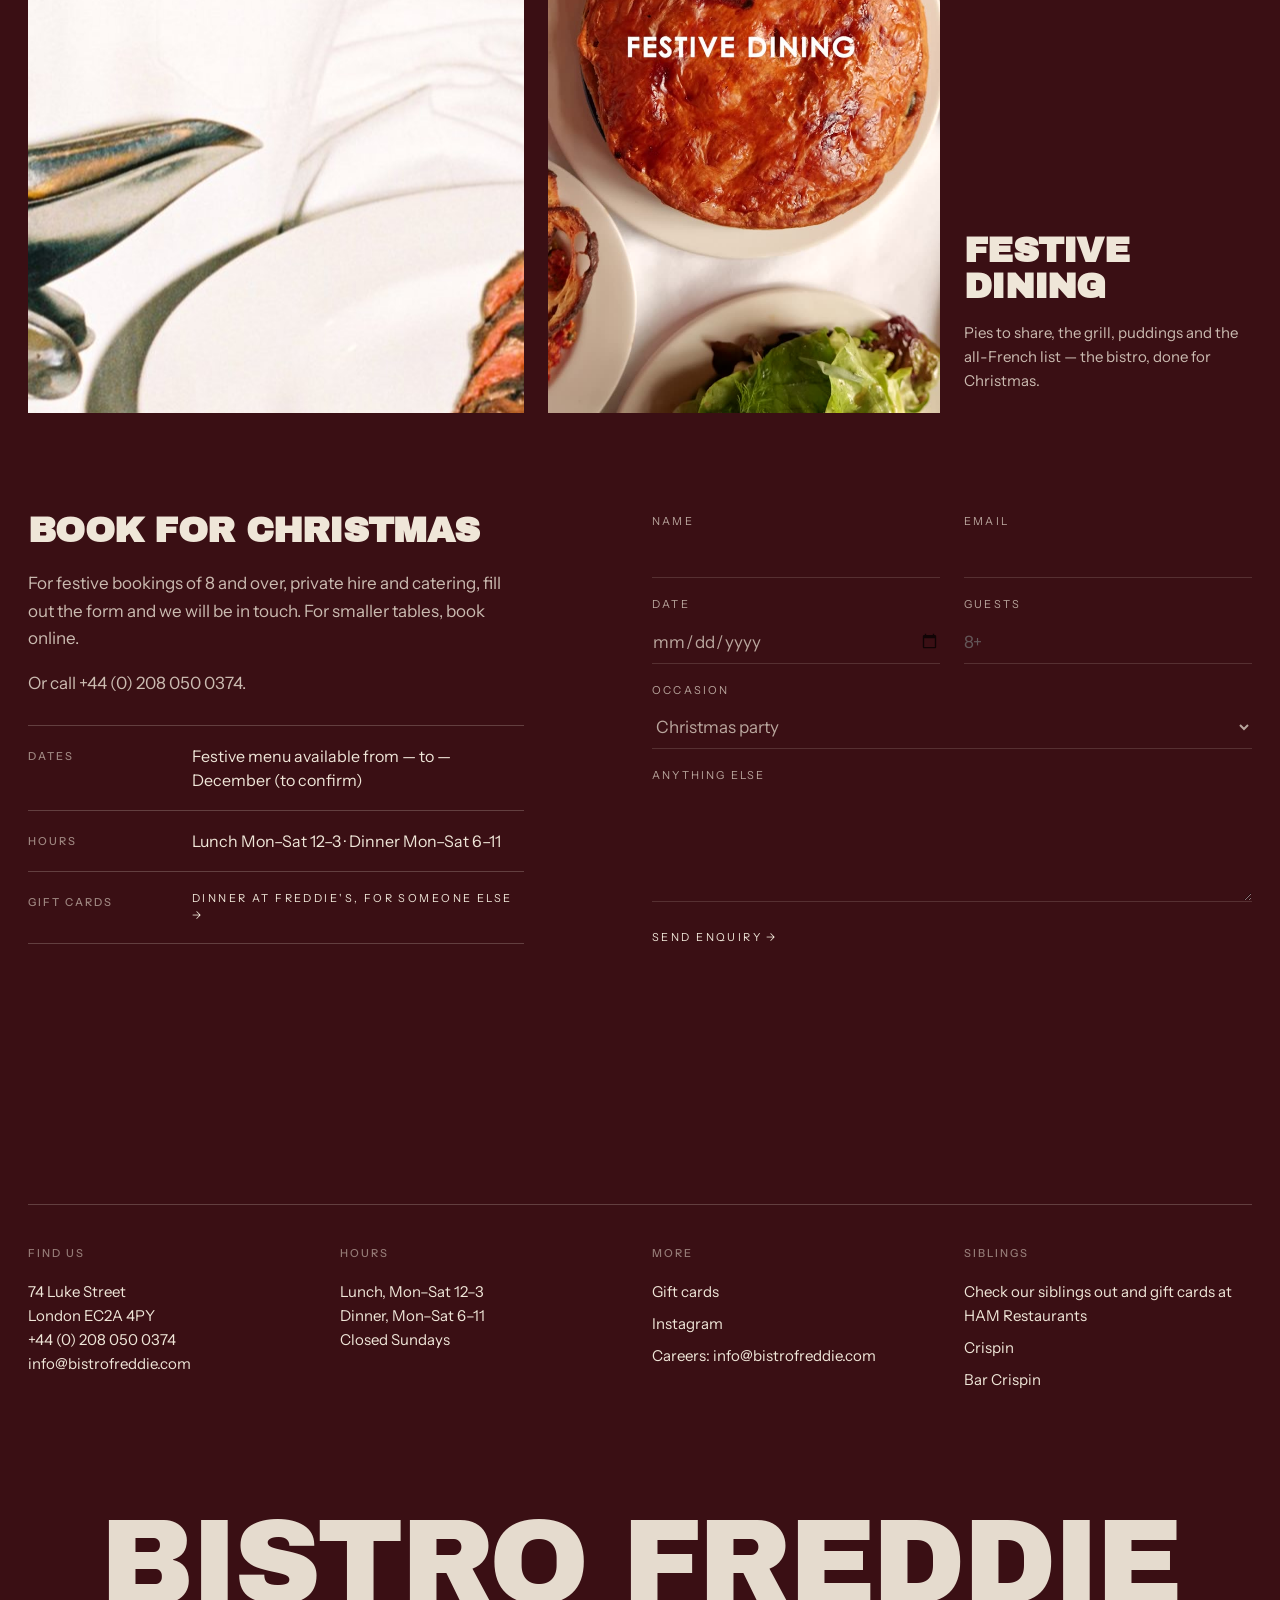
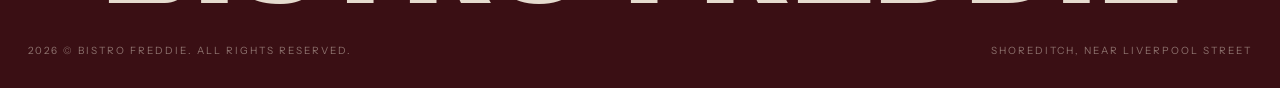
==== commit ed839297: "Images higher on menus and private hire; home food caption; nav order Co-Authored-By: Claude Fable 5" ====
--- a/festive.html
+++ b/festive.html
@@ -18,8 +18,8 @@
     <a class="link" href="menus.html">Menus</a>
     <a class="link" href="wine.html">Wine</a>
     <a class="link" href="private-hire.html">Private hire</a>
+    <a class="link cur" href="festive.html">Festive</a>
     <a class="link" href="find-us.html">Find us</a>
-    <a class="link cur" href="festive.html">Festive</a>
   </div>
   <div class="r">
     <a class="link ig-l" href="https://www.instagram.com/bistro_freddie/">@bistro_freddie</a>
@@ -34,8 +34,8 @@
     <li><a href="menus.html">Menus</a></li>
     <li><a href="wine.html">Wine</a></li>
     <li><a href="private-hire.html">Private hire</a></li>
+    <li><a href="festive.html">Festive</a></li>
     <li><a href="find-us.html">Find us</a></li>
-    <li><a href="festive.html">Festive</a></li>
     <li><a href="https://www.opentable.co.uk/restref/client/?rid=327348">Book a table</a></li>
   </ul>
   <div class="bottom"><span>74 Luke Street, London EC2A 4PY</span><span>Lunch Mon–Sat 12–3 · Dinner Mon–Sat 6–11</span><a href="https://www.instagram.com/bistro_freddie/">@bistro_freddie</a></div>
--- a/style.css
+++ b/style.css
@@ -10,7 +10,7 @@
   ::selection{background:var(--cream);color:var(--ox)}
   .mono{font-family:var(--sans);font-size:11px;letter-spacing:.18em;text-transform:uppercase;font-weight:500}
   .photo{background-color:#24090C;background-size:cover;background-position:center;position:relative}
-  .photo:after{content:"";position:absolute;inset:0;background:linear-gradient(180deg,rgba(58,15,20,.1),rgba(58,15,20,.35));mix-blend-mode:multiply}
+  .photo:after{display:none}
   .link{position:relative;display:inline-block;font-family:var(--mono);font-size:11px;letter-spacing:.22em;text-transform:uppercase;padding-bottom:6px}
   .link{padding-bottom:0;transition:opacity .25s}
   .link:hover{opacity:.6}
@@ -27,7 +27,7 @@
   /* HERO */
   .hero{position:relative;height:100svh;min-height:680px;overflow:hidden}
   .hero .photo{position:absolute;inset:0;background-image:url("img/room.jpg");animation:kb 22s ease-in-out infinite alternate}
-  .hero .photo:after{background:linear-gradient(180deg,rgba(18,11,12,.3) 0%,rgba(18,11,12,.05) 45%,rgba(58,15,20,.85) 100%)}
+  
   .hero .photo{background-position:center 55%}
   @keyframes kb{from{transform:scale(1)}to{transform:scale(1.07)}}
   .hero{--wm:clamp(48px,12.5vw,200px)}
@@ -58,8 +58,8 @@
   /* FEATURE: image + offset */
   .feat{padding:140px 28px;display:grid;grid-template-columns:repeat(12,1fr);gap:24px;align-items:center}
   .feat .photo{grid-column:1/7;aspect-ratio:4/5}
-  .feat .photo.a{background-image:url("img/pour.jpg")}
-  .feat .photo.b{grid-column:3/8;background-image:url("img/table.jpg")}
+  .feat .photo.a{background:#24090C}
+  .feat .photo.b{grid-column:3/8;background:#24090C}
   .feat .txt{grid-column:8/13}
   .feat h2{font-family:var(--black);font-size:clamp(34px,4vw,64px);line-height:.98;letter-spacing:-.02em;text-transform:uppercase}
   .feat h2 i{font-style:normal;}
@@ -73,7 +73,7 @@
   .chef{position:relative;height:110vh;min-height:700px;overflow:hidden;background:#FEFDFB}
   .chef .photo{position:absolute;inset:0;background-image:url("img/chef.jpg");background-size:contain;background-repeat:no-repeat;background-position:center top;background-color:#FEFDFB}
   .chef .photo:after{background:none}
-  .chef .cap{position:absolute;left:28px;bottom:40px;z-index:2;color:var(--ox);font-family:var(--black);text-transform:uppercase;font-size:clamp(40px,7vw,120px);line-height:.88;letter-spacing:-.03em}
+  .chef .cap{position:absolute;left:28px;right:28px;bottom:40px;z-index:2;color:var(--ox);font-family:var(--black);text-transform:uppercase;font-size:clamp(34px,5.6vw,96px);line-height:.9;letter-spacing:-.03em}
   .chef .cap i{display:block}
   .chef .mono{position:absolute;right:28px;top:120px;z-index:2;color:var(--ox);opacity:.7;writing-mode:vertical-rl}
   @media (max-width:900px){.chef{height:80vh}.chef .cap{left:18px}.chef .photo,.bleed.chef{background-size:cover;background-position:center 15%}}
@@ -131,9 +131,9 @@
   /* INSTA */
   .ig{padding:120px 28px 0;display:grid;grid-template-columns:repeat(12,1fr);gap:24px;align-items:end}
   .ig .photo{aspect-ratio:3/4}
-  .ig .p1{grid-column:1/4;background-image:url("img/steak-frites.jpg")}
+  .ig .p1{grid-column:1/4;background-image:url("img/mackerel.jpg");background-position:center 40%}
   .ig .p2{grid-column:4/6;aspect-ratio:3/4;margin-bottom:120px;background-image:url("img/chef-plate.jpg")}
-  .ig .p3{grid-column:7/10;background-image:url("img/pour.jpg")}
+  .ig .p3{grid-column:7/10;background-image:url("img/table.jpg")}
   .ig .cap{grid-column:10/13;padding-bottom:20px}
   .ig .cap h2{font-family:var(--black);font-size:clamp(28px,2.8vw,44px);line-height:.95;letter-spacing:-.02em;text-transform:uppercase;margin-bottom:24px}
   .ig .cap h2 i{font-style:normal;}
@@ -227,13 +227,13 @@
 
   /* MOBILE MENU */
   .nav .burger{display:none;background:none;border:0;color:#fff;font-family:var(--sans);font-size:11px;letter-spacing:.18em;text-transform:uppercase;font-weight:500;cursor:pointer;padding:0}
-  .mnav{position:fixed;inset:0;z-index:40;background:var(--ox);color:var(--cream);display:flex;flex-direction:column;justify-content:space-between;padding:22px 18px 36px;visibility:hidden;pointer-events:none;clip-path:inset(0 0 100% 0);transition:clip-path .55s cubic-bezier(.76,0,.24,1),visibility 0s .55s}
+  .mnav{position:fixed;inset:0;z-index:40;background:var(--ox);color:var(--cream);display:flex;flex-direction:column;justify-content:space-between;padding:22px 18px 36px;visibility:hidden;pointer-events:none;clip-path:inset(0 0 0 100%);transition:clip-path .55s cubic-bezier(.76,0,.24,1),visibility 0s .55s}
   .mnav.open{visibility:visible;pointer-events:auto;clip-path:inset(0 0 0 0);transition:clip-path .55s cubic-bezier(.76,0,.24,1),visibility 0s 0s}
-  .mnav .top,.mnav li,.mnav .bottom{opacity:0;transform:translateY(18px);transition:opacity .4s ease,transform .5s cubic-bezier(.2,.7,.2,1)}
+  .mnav .top,.mnav li,.mnav .bottom{opacity:0;transform:translateX(24px);transition:opacity .4s ease,transform .5s cubic-bezier(.2,.7,.2,1)}
   .mnav.open .top,.mnav.open li,.mnav.open .bottom{opacity:1;transform:none}
   .mnav.open .top{transition-delay:.3s}
-  .mnav.open li:nth-child(1){transition-delay:.32s}.mnav.open li:nth-child(2){transition-delay:.38s}.mnav.open li:nth-child(3){transition-delay:.44s}.mnav.open li:nth-child(4){transition-delay:.5s}.mnav.open li:nth-child(5){transition-delay:.56s}.mnav.open li:nth-child(6){transition-delay:.62s}
-  .mnav.open .bottom{transition-delay:.7s}
+  .mnav.open li:nth-child(1){transition-delay:.32s}.mnav.open li:nth-child(2){transition-delay:.38s}.mnav.open li:nth-child(3){transition-delay:.44s}.mnav.open li:nth-child(4){transition-delay:.5s}.mnav.open li:nth-child(5){transition-delay:.56s}.mnav.open li:nth-child(6){transition-delay:.62s}.mnav.open li:nth-child(7){transition-delay:.68s}.mnav.open li:nth-child(8){transition-delay:.74s}
+  .mnav.open .bottom{transition-delay:.82s}
   .mnav .top{display:flex;justify-content:space-between;align-items:center}
   .mnav .top .mark{font-family:var(--black);font-size:15px;letter-spacing:.04em;text-transform:uppercase}
   .mnav .top button{background:none;border:0;color:#fff;font-family:var(--sans);font-size:11px;letter-spacing:.18em;text-transform:uppercase;font-weight:500;cursor:pointer;padding:0}
@@ -267,7 +267,7 @@
 
   /* VIDEO */
   .hero video,.fhero video{position:absolute;inset:0;width:100%;height:100%;object-fit:cover;object-position:center 40%}
-  .hero .photo{z-index:0}.hero video{z-index:1}.hero:after{z-index:1}
+  .hero .photo{z-index:0}
   .vids{display:grid;grid-template-columns:repeat(12,1fr);gap:24px;padding:0 0 100px;align-items:end}
   .vids .v{position:relative;overflow:hidden;background:#24090C}
   .vids .v video{display:block;width:100%;height:100%;object-fit:cover}
@@ -278,7 +278,7 @@
   .vids p{opacity:.8;font-size:15px;line-height:1.6}
   /* FESTIVE */
   .fhero{position:relative;height:100svh;min-height:640px;overflow:hidden;display:flex;align-items:flex-end;padding:0 28px 48px}
-  .fhero:after{content:"";position:absolute;inset:0;background:linear-gradient(180deg,rgba(18,11,12,.25) 0%,rgba(18,11,12,.05) 45%,rgba(58,15,20,.9) 100%);z-index:1}
+  
   .fhero .in{position:relative;z-index:2;color:var(--cream);max-width:900px}
   .fhero .mono{display:block;margin-bottom:18px;opacity:.85}
   .fhero h1{font-family:var(--black);text-transform:uppercase;font-size:clamp(44px,8vw,128px);line-height:.9;letter-spacing:-.03em}
@@ -291,3 +291,10 @@
   .fgrid .card p{opacity:.8;font-size:15px;line-height:1.6;max-width:none}
   .fgrid .card .link{margin-top:18px;display:inline-block}
   @media (max-width:900px){.vids{display:block;padding-bottom:60px}.vids .v{margin-bottom:24px}.fhero{padding:0 18px 36px}.fgrid{grid-template-columns:1fr;padding:60px 0}}
+
+  .hero .word,.hero .meta,.fhero .in{text-shadow:0 1px 2px rgba(0,0,0,.35),0 6px 28px rgba(0,0,0,.25)}
+
+  .chef.food{background:#2A0B0E}
+  .chef.food .photo{background-image:url("img/steak-frites.jpg");background-size:cover;background-position:center 35%;background-color:#2A0B0E}
+  .chef.food .cap,.chef.food .mono{color:var(--ox);text-shadow:none}
+  @media (max-width:900px){.chef.food .photo{background-position:center 30%}}
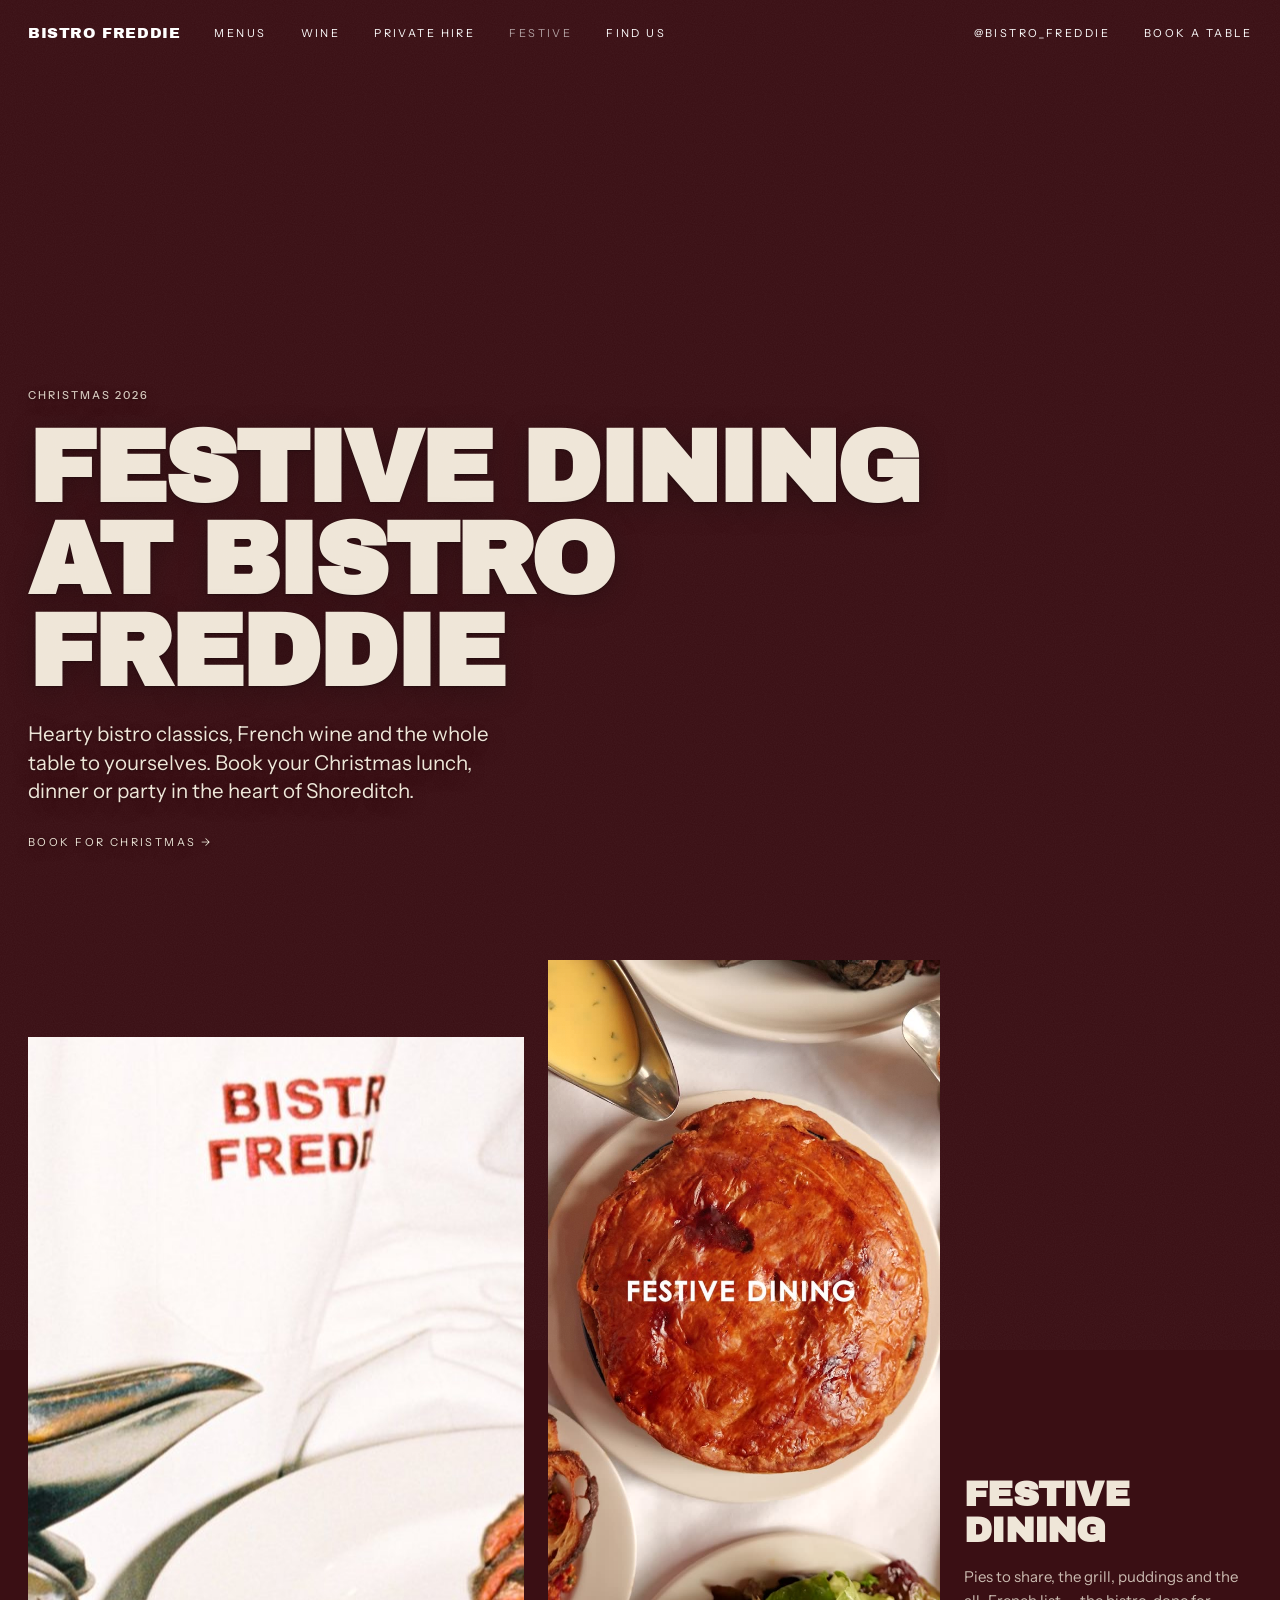
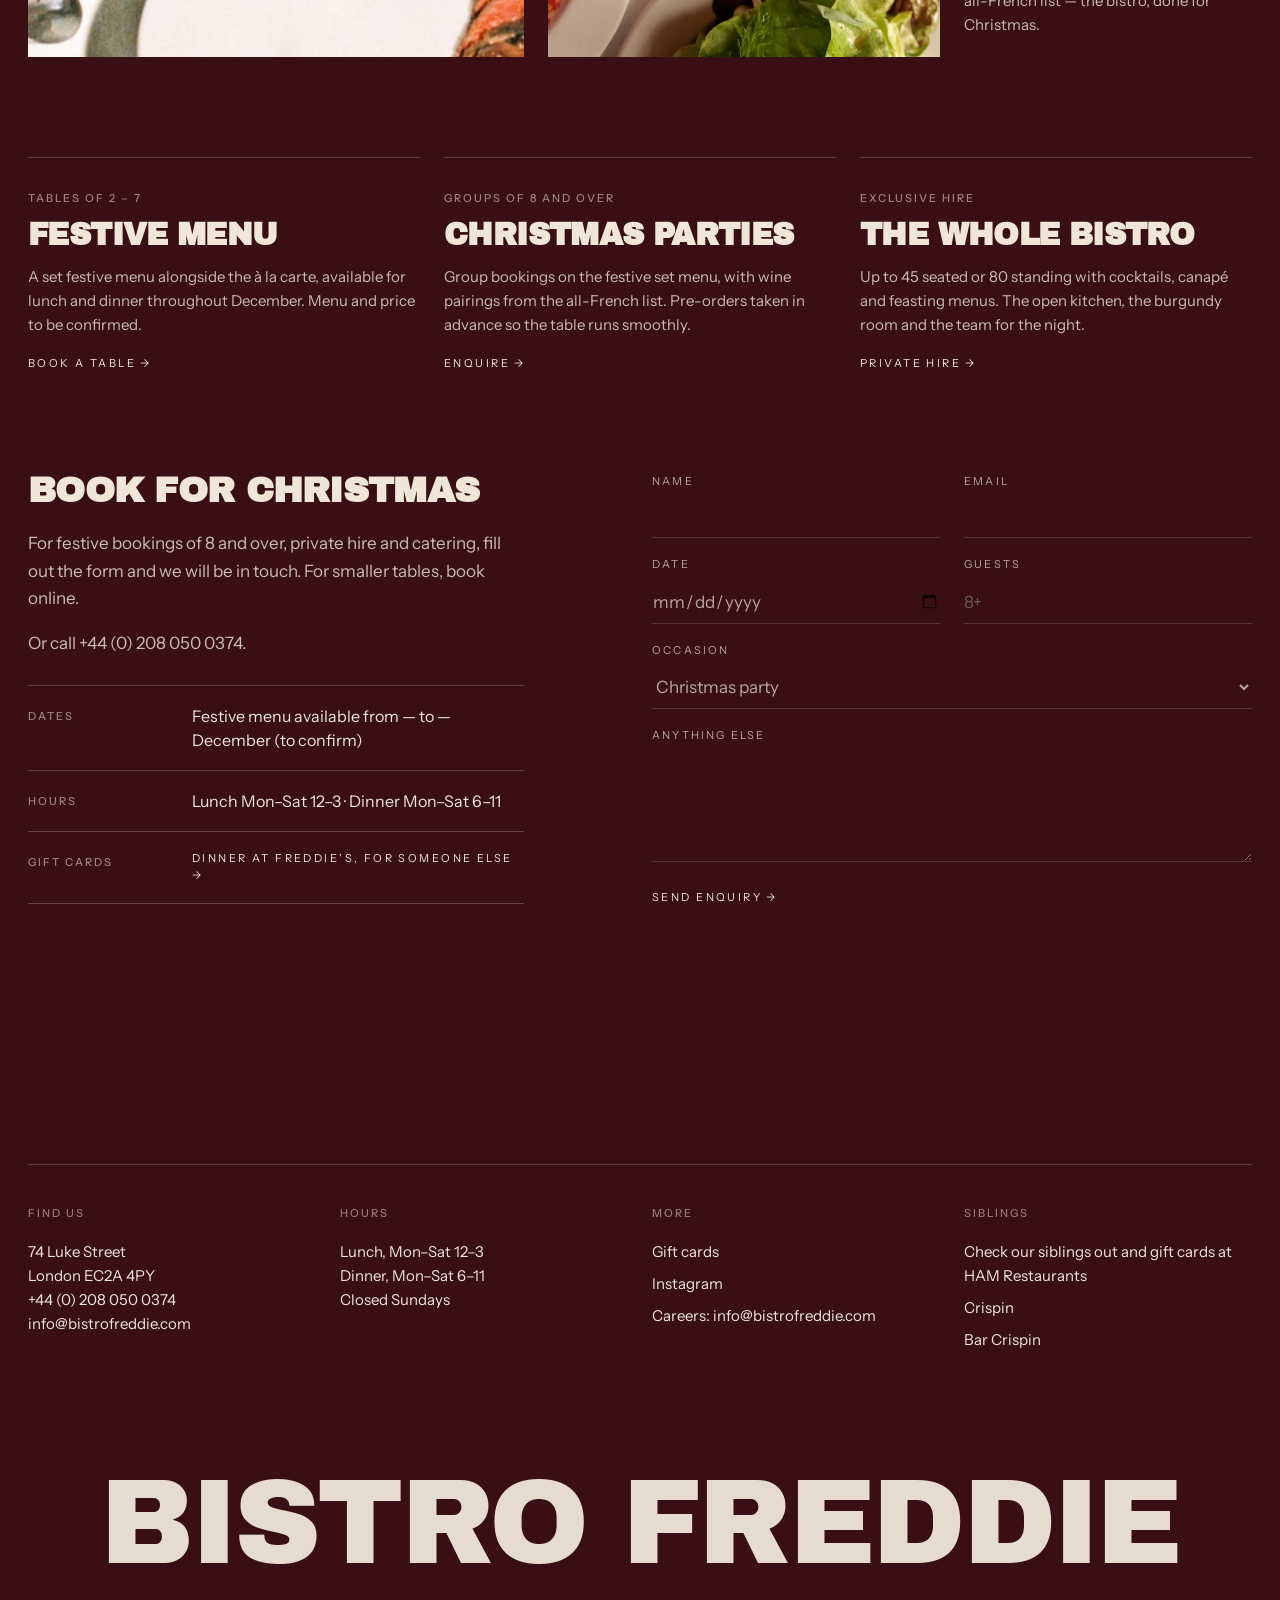
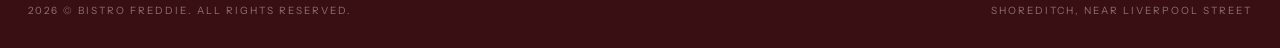
==== commit d3657389: "Festive: image and line directly under the hero Co-Authored-By: Claude Fable 5.1 <noreply@anthropic." ====
--- a/festive.html
+++ b/festive.html
@@ -51,15 +51,15 @@
   </div>
 </header>
 <div class="pgbody">
-<div class="fgrid rv">
+<div class="vids rv" style="padding-top:60px">
+  <div class="v v1 photo" style="background-image:url('img/chef-plate.jpg');background-position:center 40%" role="img" aria-label="Steak with béarnaise and jus"></div>
+  <div class="v v2"><video autoplay muted loop playsinline poster="video/festive-poster.jpg" aria-label="Festive dining at Bistro Freddie"><source src="video/festive.mp4" type="video/mp4"></video></div>
+  <div class="txt"><h2>Festive dining</h2><p>Pies to share, the grill, puddings and the all-French list — the bistro, done for Christmas.</p></div>
+</div>
+<div class="fgrid rv" style="padding-top:0">
   <div class="card"><span class="mono">Tables of 2 – 7</span><h3>Festive menu</h3><p>A set festive menu alongside the à la carte, available for lunch and dinner throughout December. Menu and price to be confirmed.</p><a class="link" href="https://www.opentable.co.uk/restref/client/?rid=327348">Book a table →</a></div>
   <div class="card"><span class="mono">Groups of 8 and over</span><h3>Christmas parties</h3><p>Group bookings on the festive set menu, with wine pairings from the all-French list. Pre-orders taken in advance so the table runs smoothly.</p><a class="link" href="#enquire">Enquire →</a></div>
   <div class="card"><span class="mono">Exclusive hire</span><h3>The whole bistro</h3><p>Up to 45 seated or 80 standing with cocktails, canapé and feasting menus. The open kitchen, the burgundy room and the team for the night.</p><a class="link" href="private-hire.html">Private hire →</a></div>
-</div>
-<div class="vids rv">
-  <div class="v v1 photo" style="background-image:url('img/chef-plate.jpg');background-position:center 40%" role="img" aria-label="Steak with béarnaise and jus"></div>
-  <div class="v v2"><video autoplay muted loop playsinline poster="video/festive-poster.jpg" aria-label="Festive dining at Bistro Freddie"><source src="video/festive.mp4" type="video/mp4"></video></div>
-  <div class="txt"><h2>Festive dining</h2><p>Pies to share, the grill, puddings and the all-French list — the bistro, done for Christmas.</p></div>
 </div>
 <div class="two rv" style="padding-top:0" id="enquire">
   <div class="l"><h2>Book for Christmas</h2><p>For festive bookings of 8 and over, private hire and catering, fill out the form and we will be in touch. For smaller tables, book online.</p><p>Or call +44 (0) 208 050 0374.</p>
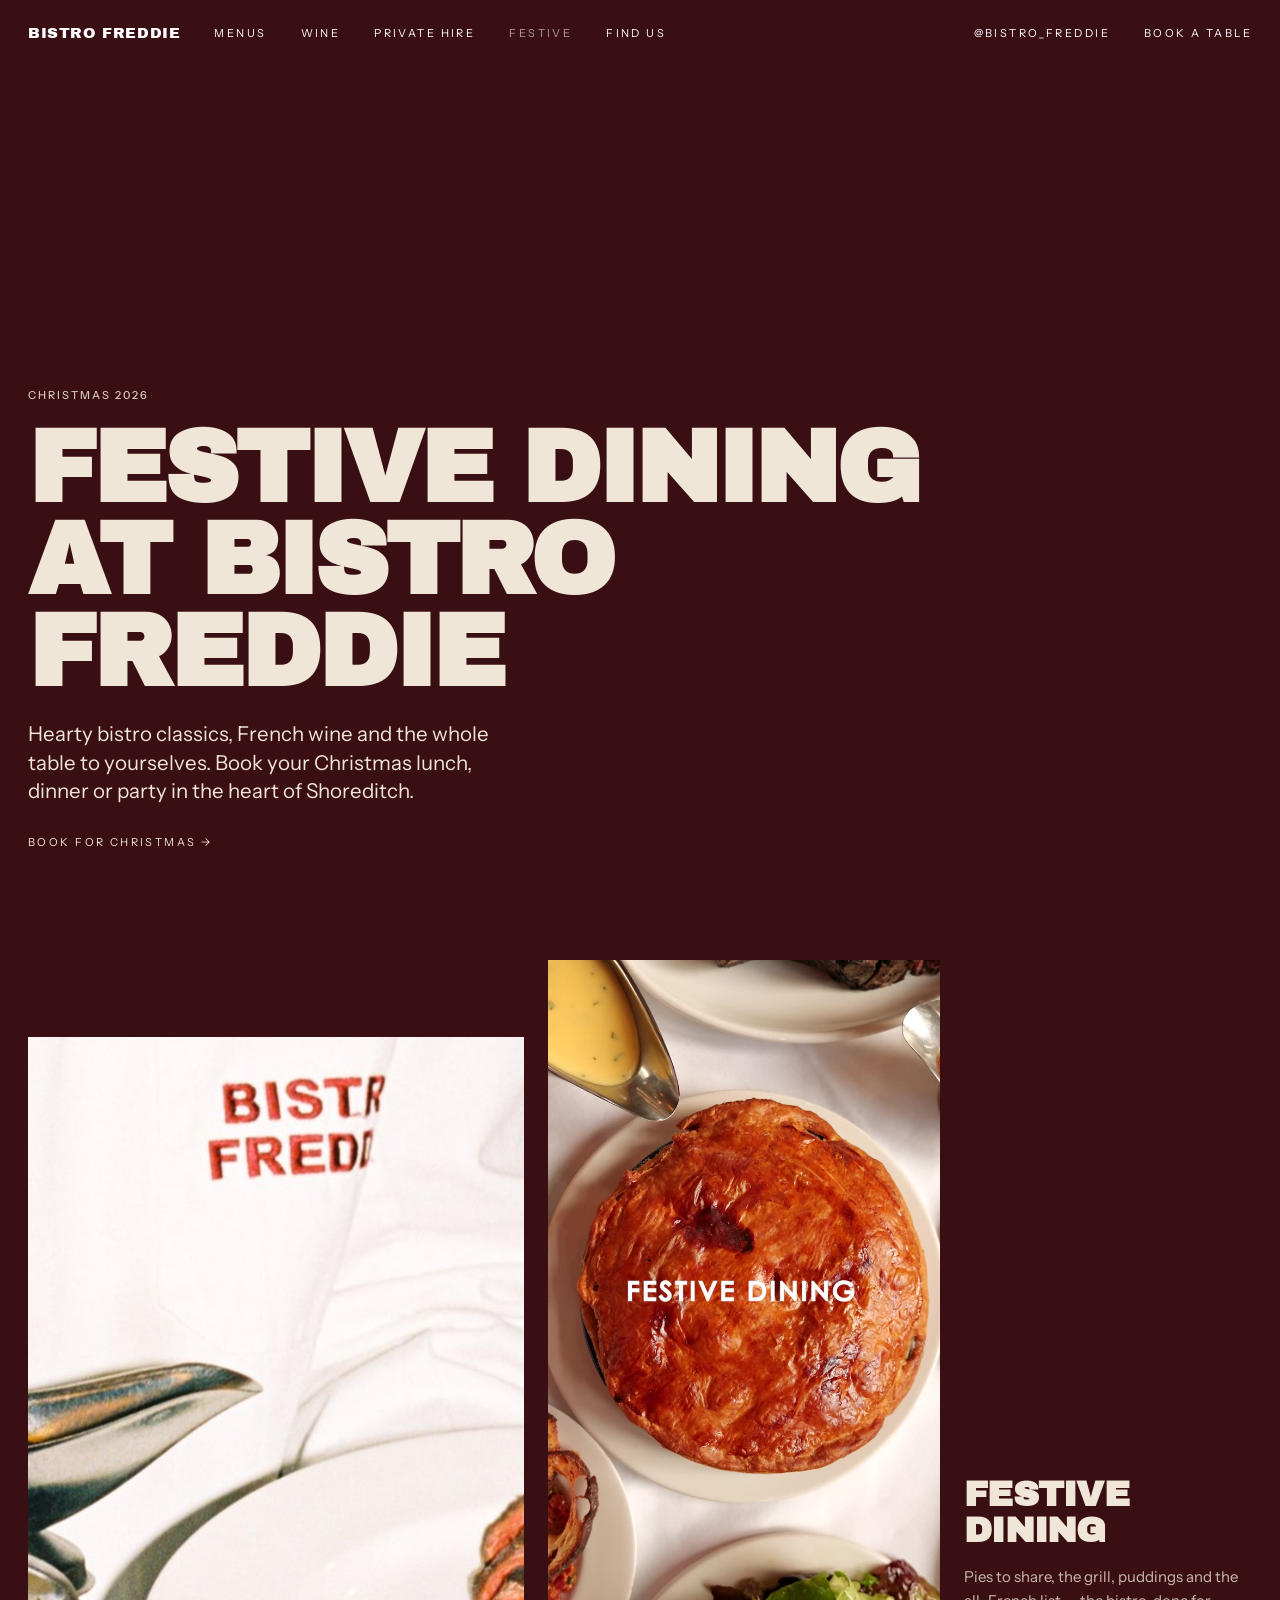
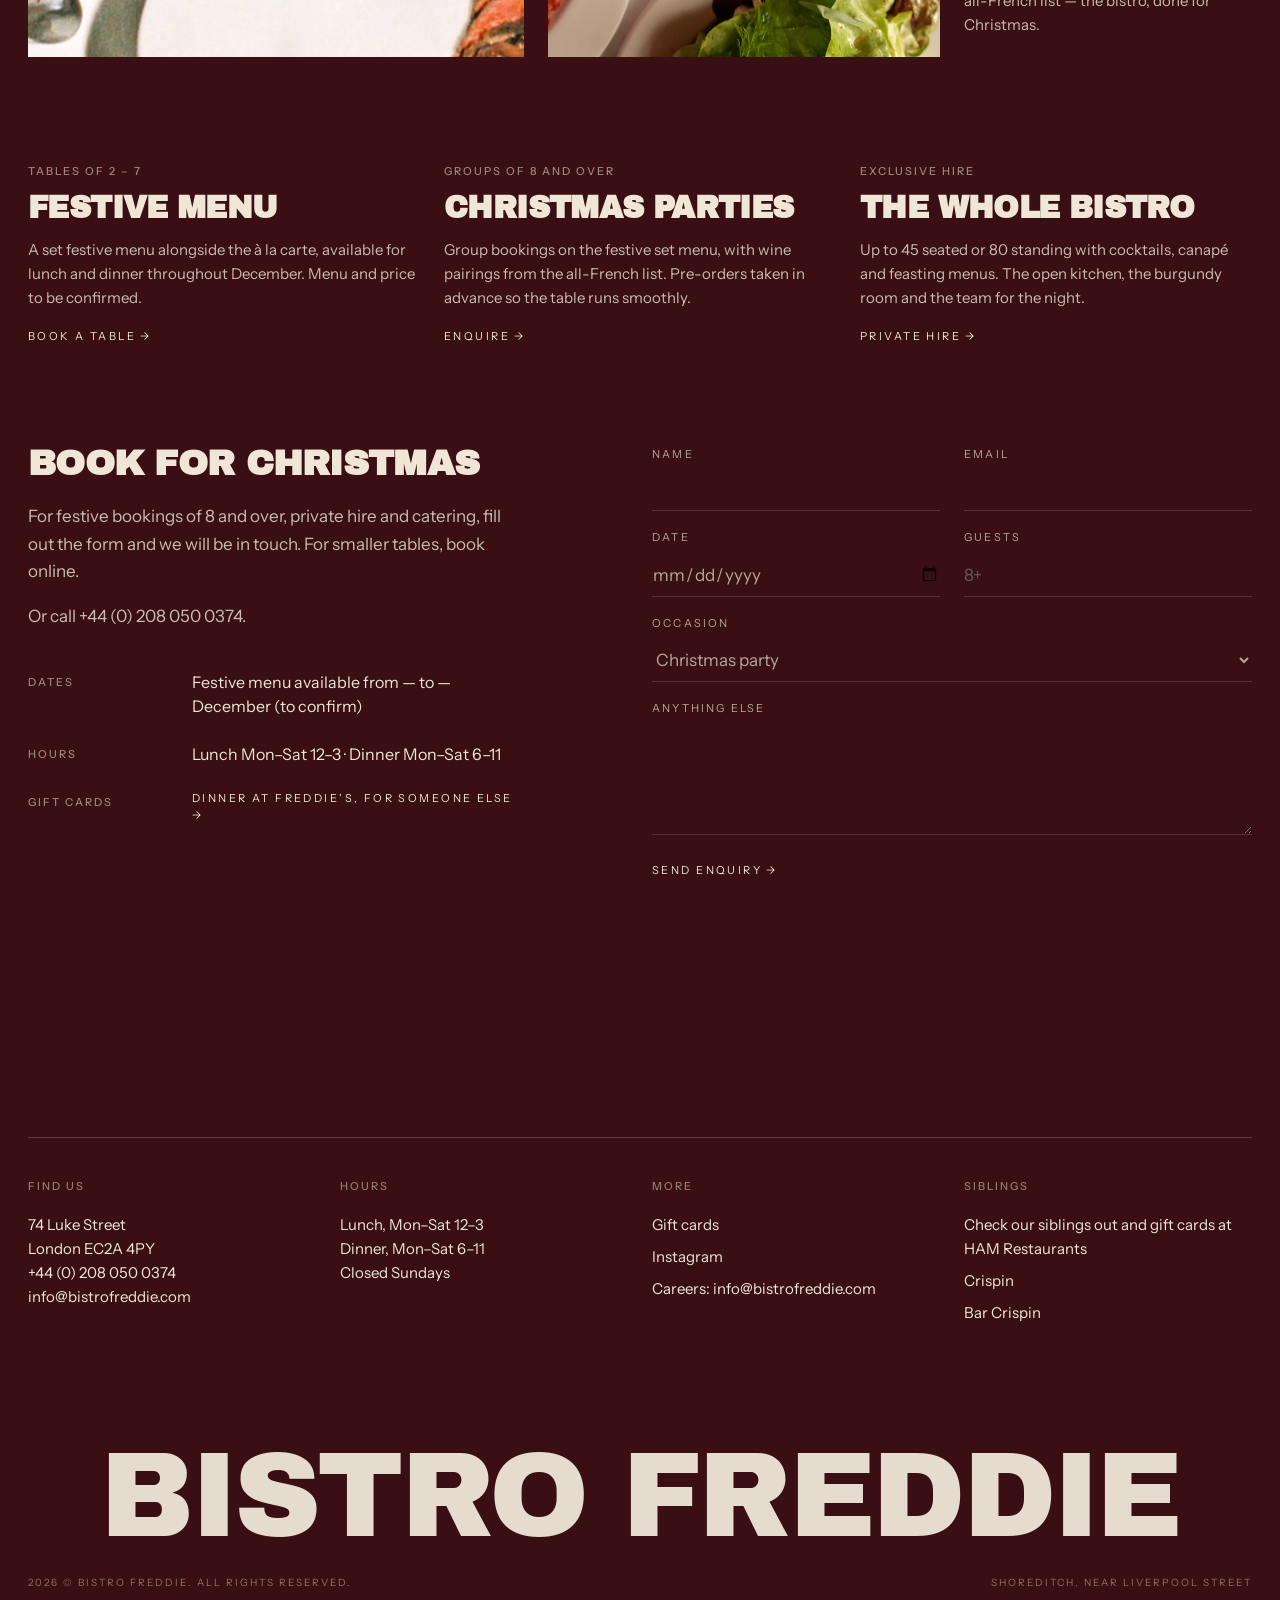
==== commit c92c38c7: "Simplify: no grain/zoom/reveal effects; shorter home, menus, wine and private hire Co-Authored-By: C" ====
--- a/festive.html
+++ b/festive.html
@@ -11,7 +11,6 @@
 <link rel="stylesheet" href="style.css">
 </head>
 <body>
-<div class="grain" aria-hidden="true"></div>
 <nav class="nav">
   <div class="l">
     <a class="mark" href="index.html">Bistro Freddie</a>
@@ -93,8 +92,6 @@
   <div class="base"><span>2026 © Bistro Freddie. All rights reserved.</span><span>Shoreditch, near Liverpool Street</span></div>
 </footer>
 <script>
-  const io=new IntersectionObserver(es=>es.forEach(e=>{if(e.isIntersecting){e.target.classList.add('in');io.unobserve(e.target)}}),{threshold:.12});
-  document.querySelectorAll('.rv').forEach(el=>io.observe(el));
   const nav=document.querySelector('.nav');const hero=document.querySelector('.hero');const lim=hero?hero.offsetHeight-80:120;
   const onS=()=>nav.classList.toggle('solid',window.scrollY>lim);addEventListener('scroll',onS,{passive:true});onS();
 </script>
--- a/style.css
+++ b/style.css
@@ -26,7 +26,7 @@
 
   /* HERO */
   .hero{position:relative;height:100svh;min-height:680px;overflow:hidden}
-  .hero .photo{position:absolute;inset:0;background-image:url("img/room.jpg");animation:kb 22s ease-in-out infinite alternate}
+  .hero .photo{position:absolute;inset:0;background-image:url("img/room.jpg");}
   
   .hero .photo{background-position:center 55%}
   @keyframes kb{from{transform:scale(1)}to{transform:scale(1.07)}}
@@ -111,7 +111,7 @@
   .priv{padding:150px 28px 140px;display:grid;grid-template-columns:repeat(12,1fr);gap:24px}
   .priv h2{grid-column:1/13;font-family:var(--black);font-size:clamp(40px,6.8vw,112px);line-height:.9;letter-spacing:-.03em;text-transform:uppercase;margin-bottom:60px}
   .priv h2 i{font-style:normal;}
-  .priv .opt{padding:40px 0;border-top:1px solid var(--rule);display:grid;gap:18px;align-content:start}
+  .priv .opt{padding:40px 0 0;display:grid;gap:18px;align-content:start}
   .priv .opt.a{grid-column:1/6}
   .priv .opt.b{grid-column:7/12}
   .priv .opt .mono{opacity:.55}
@@ -150,8 +150,7 @@
   footer .base{display:flex;justify-content:space-between;font-family:var(--mono);font-size:10px;letter-spacing:.2em;text-transform:uppercase;opacity:.45;margin-top:40px}
 
   /* reveal */
-  .rv{opacity:0;transform:translateY(24px);transition:opacity .9s ease,transform .9s cubic-bezier(.2,.7,.2,1)}
-  .rv.in{opacity:1;transform:none}
+  
 
   @media (max-width:900px){
     .nav{padding:16px 18px}.nav .l .link:not(.mark),.nav .r .ig-l{display:none}
@@ -167,7 +166,7 @@
   }
 
   /* INNER PAGES */
-  .pg{padding:150px 28px 40px;display:grid;grid-template-columns:repeat(12,1fr);gap:24px;align-items:end;border-bottom:1px solid var(--rule);margin:0 0 0;}
+  .pg{padding:150px 28px 40px;display:grid;grid-template-columns:repeat(12,1fr);gap:24px;align-items:end;margin:0;}
   .pg .n{grid-column:1/3;font-family:var(--mono);font-size:11px;letter-spacing:.22em;text-transform:uppercase;opacity:.6;padding-bottom:14px}
   .pg h1{grid-column:3/13;font-family:var(--black);text-transform:uppercase;font-size:clamp(48px,9vw,150px);line-height:.88;letter-spacing:-.03em}
   
@@ -179,10 +178,10 @@
   .two h2{font-family:var(--black);text-transform:uppercase;font-size:clamp(26px,2.8vw,44px);line-height:1;letter-spacing:-.02em;margin-bottom:22px}
   
   .two p{opacity:.8;font-size:17px;line-height:1.6;max-width:44ch;margin-bottom:18px}
-  .facts{list-style:none;border-top:1px solid var(--rule)}
-  .facts li{display:grid;grid-template-columns:140px 1fr;gap:24px;padding:18px 0;border-bottom:1px solid var(--rule);font-size:16px}
+  .facts{list-style:none}
+  .facts li{display:grid;grid-template-columns:140px 1fr;gap:24px;padding:12px 0;font-size:16px}
   .facts li .mono{opacity:.55;padding-top:4px}
-  .light .facts,.light .facts li{border-color:var(--rule-dark)}
+  
   .bleed{height:80vh;min-height:480px;margin:0 28px}
   .bleed.room{background-image:url("img/corner.jpg");background-position:center 60%}
   .bleed.table{background-image:url("img/table.jpg");background-position:center 60%}
@@ -203,7 +202,7 @@
   .glass li small{display:block;font-family:var(--sans);font-size:13px;opacity:.55;letter-spacing:0}
   .mapblk{height:60vh;min-height:380px;background:#24090C;display:grid;place-items:center;border:1px solid var(--rule)}
   .nav .cur{opacity:.6}
-  @media (max-width:900px){.pg{display:block;padding:110px 18px 30px}.pg .n{margin-bottom:12px}.pgbody{padding:0 18px}.two{display:block;padding:60px 0}.two .r{margin-top:40px}.bleed{margin:0 18px;height:60vh}form.enq{grid-template-columns:1fr}form.enq label.full,form.enq button,form.enq .ok{grid-column:1}.facts li{grid-template-columns:1fr}}
+  @media (max-width:900px){.pg{display:block;padding:110px 18px 30px}.pg .n{margin-bottom:12px}.pgbody{padding:0 18px}.two{display:block;padding:60px 0}.two .r{margin-top:40px}.bleed{margin:0 18px;height:60vh}form.enq{grid-template-columns:1fr}form.enq label.full,form.enq button,form.enq .ok{grid-column:1}.facts li{grid-template-columns:1fr;gap:4px;padding:14px 0}}
 
   .bleed.chefplate{background-image:url("img/chef-plate.jpg");background-position:center 40%}
   .bleed.steak{background-image:url("img/steak-frites.jpg");background-position:center 30%}
@@ -245,12 +244,12 @@
 
   /* BUILD-OUT */
   .steps{display:grid;grid-template-columns:repeat(3,1fr);gap:24px;padding:0 0 100px}
-  .steps div{border-top:1px solid var(--rule);padding-top:22px}
+  .steps div{padding-top:0}
   .steps .n{font-size:11px;letter-spacing:.18em;text-transform:uppercase;opacity:.55;font-weight:500;display:block;margin-bottom:12px}
   .steps h3{font-family:var(--black);text-transform:uppercase;font-size:22px;line-height:1.05;letter-spacing:-.01em;margin-bottom:10px}
   .steps p{opacity:.8;font-size:15px;line-height:1.6}
-  .regions{list-style:none;display:grid;grid-template-columns:repeat(2,1fr);gap:0 24px;border-top:1px solid var(--rule)}
-  .regions li{padding:14px 0;border-bottom:1px solid var(--rule);font-family:var(--black);text-transform:uppercase;font-size:clamp(18px,1.8vw,26px);letter-spacing:-.01em}
+  .regions{list-style:none;display:grid;grid-template-columns:repeat(2,1fr);gap:0 24px}
+  .regions li{padding:10px 0;font-family:var(--black);text-transform:uppercase;font-size:clamp(18px,1.8vw,26px);letter-spacing:-.01em}
   .regions li small{display:block;font-family:var(--sans);text-transform:none;font-size:14px;opacity:.6;letter-spacing:0;margin-top:2px}
   .menugrid{display:grid;grid-template-columns:repeat(12,1fr);gap:24px;padding:0 0 100px}
   .menugrid .col{grid-column:span 4}
@@ -261,7 +260,7 @@
   .menugrid li .p{font-size:13px;opacity:.8}
   .menugrid .note{margin-top:14px;font-size:13px;opacity:.5}
   .map{height:60vh;min-height:380px;border:0;width:100%;display:block;filter:grayscale(1) contrast(1.05);opacity:.9}
-  .cta-band{margin:0 0 100px;padding:60px 0;border-top:1px solid var(--rule);border-bottom:1px solid var(--rule);display:flex;justify-content:space-between;align-items:center;gap:24px}
+  .cta-band{margin:0 0 100px;padding:40px 0;display:flex;justify-content:space-between;align-items:center;gap:24px}
   .cta-band h2{font-family:var(--black);text-transform:uppercase;font-size:clamp(26px,3vw,44px);letter-spacing:-.02em;line-height:1}
   @media (max-width:900px){.steps{grid-template-columns:1fr;padding-bottom:60px}.regions{grid-template-columns:1fr}.menugrid{display:block;padding-bottom:60px}.menugrid .col{margin-bottom:36px}.cta-band{flex-direction:column;align-items:flex-start}}
 
@@ -285,16 +284,18 @@
   .fhero p{margin-top:22px;font-size:clamp(17px,1.6vw,22px);line-height:1.4;max-width:34ch}
   .fhero .link{margin-top:28px;display:inline-block}
   .fgrid{display:grid;grid-template-columns:repeat(3,1fr);gap:24px;padding:100px 0}
-  .fgrid .card{background:transparent;border:0;border-top:1px solid var(--rule);padding:26px 0 0;min-height:0;display:block}
+  .fgrid .card{background:transparent;border:0;padding:0;min-height:0;display:block}
   .fgrid .card .mono{opacity:.55}
   .fgrid .card h3{font-family:var(--black);text-transform:uppercase;font-size:clamp(24px,2.4vw,36px);line-height:1;letter-spacing:-.02em;margin:12px 0 14px}
   .fgrid .card p{opacity:.8;font-size:15px;line-height:1.6;max-width:none}
   .fgrid .card .link{margin-top:18px;display:inline-block}
   @media (max-width:900px){.vids{display:block;padding-bottom:60px}.vids .v{margin-bottom:24px}.fhero{padding:0 18px 36px}.fgrid{grid-template-columns:1fr;padding:60px 0}}
 
-  .hero .word,.hero .meta,.fhero .in{text-shadow:0 1px 2px rgba(0,0,0,.35),0 6px 28px rgba(0,0,0,.25)}
 
   .chef.food{background:#2A0B0E}
   .chef.food .photo{background-image:url("img/steak-frites.jpg");background-size:cover;background-position:center 35%;background-color:#2A0B0E}
   .chef.food .cap,.chef.food .mono{color:var(--ox);text-shadow:none}
   @media (max-width:900px){.chef.food .photo{background-position:center 30%}}
+
+  .vids .v2.solo{grid-column:1/8;aspect-ratio:4/5}
+  .vids .v2.solo+.txt{grid-column:9/13}
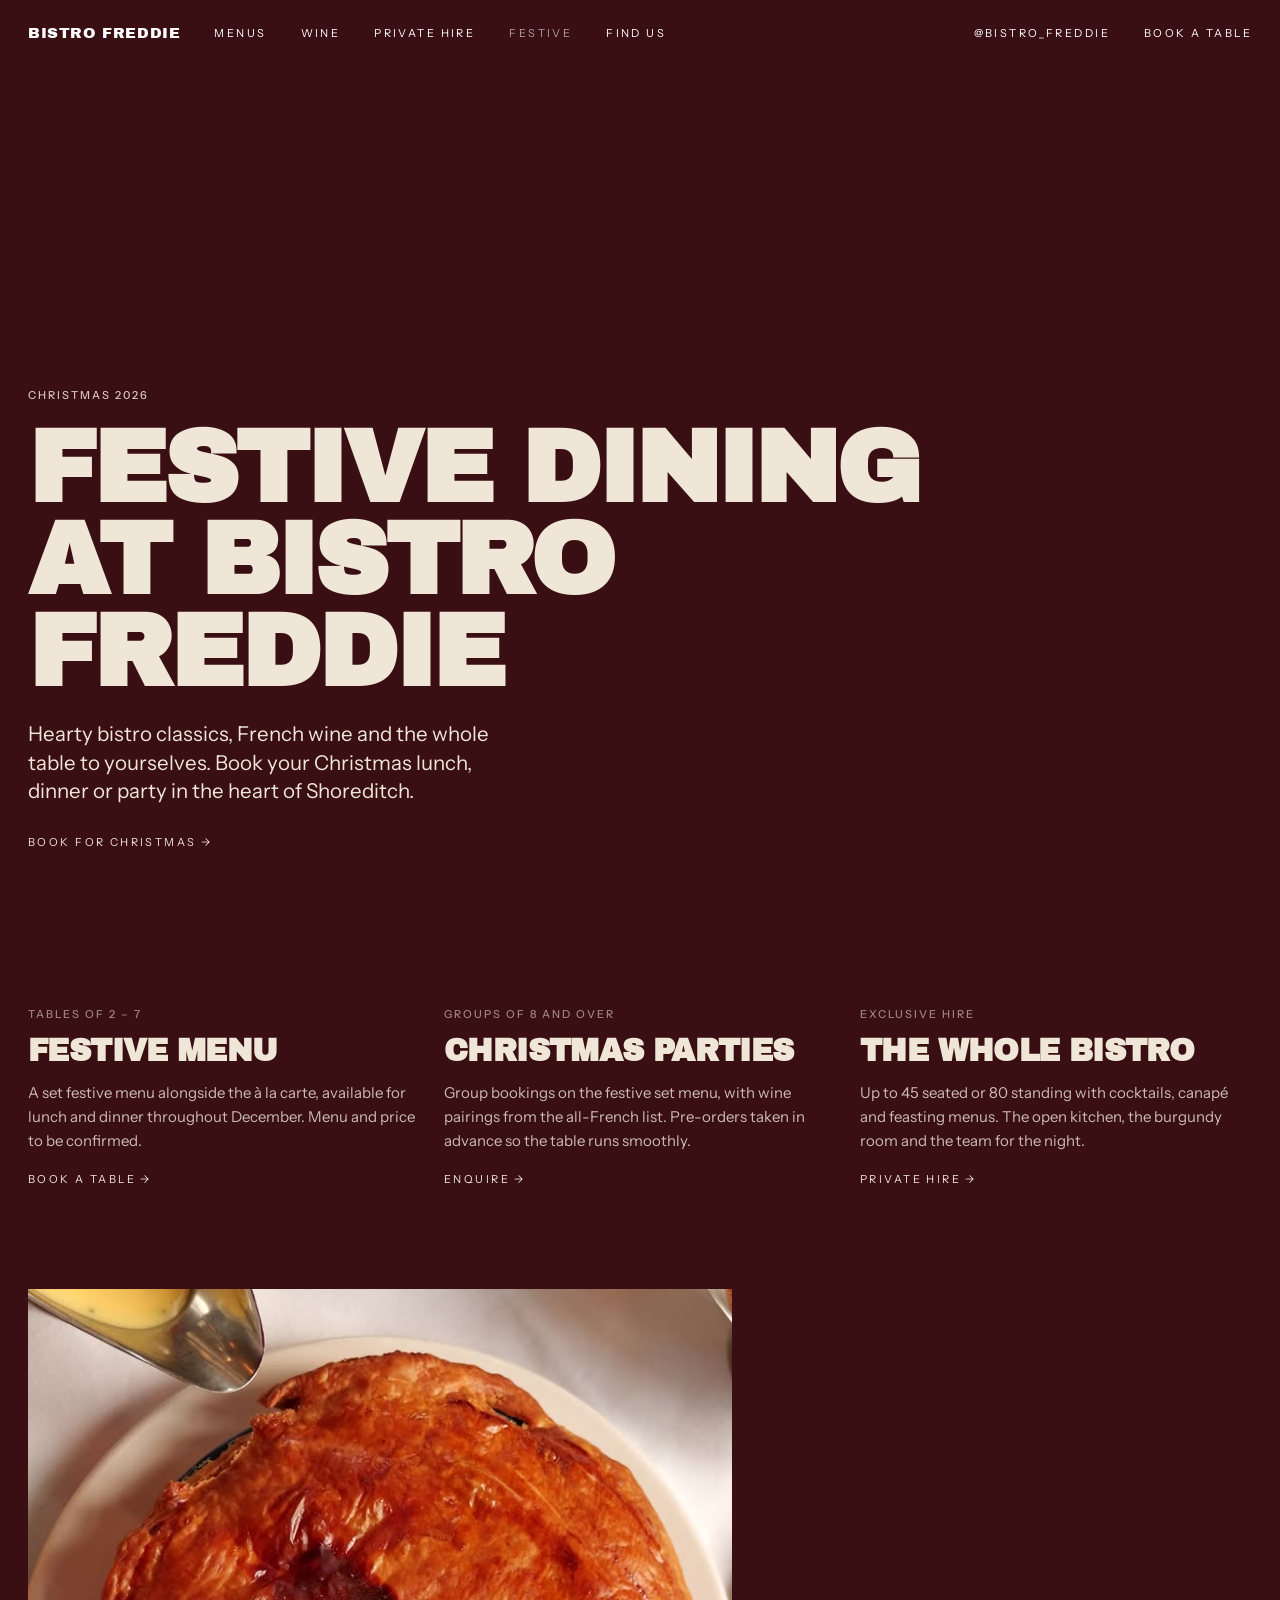
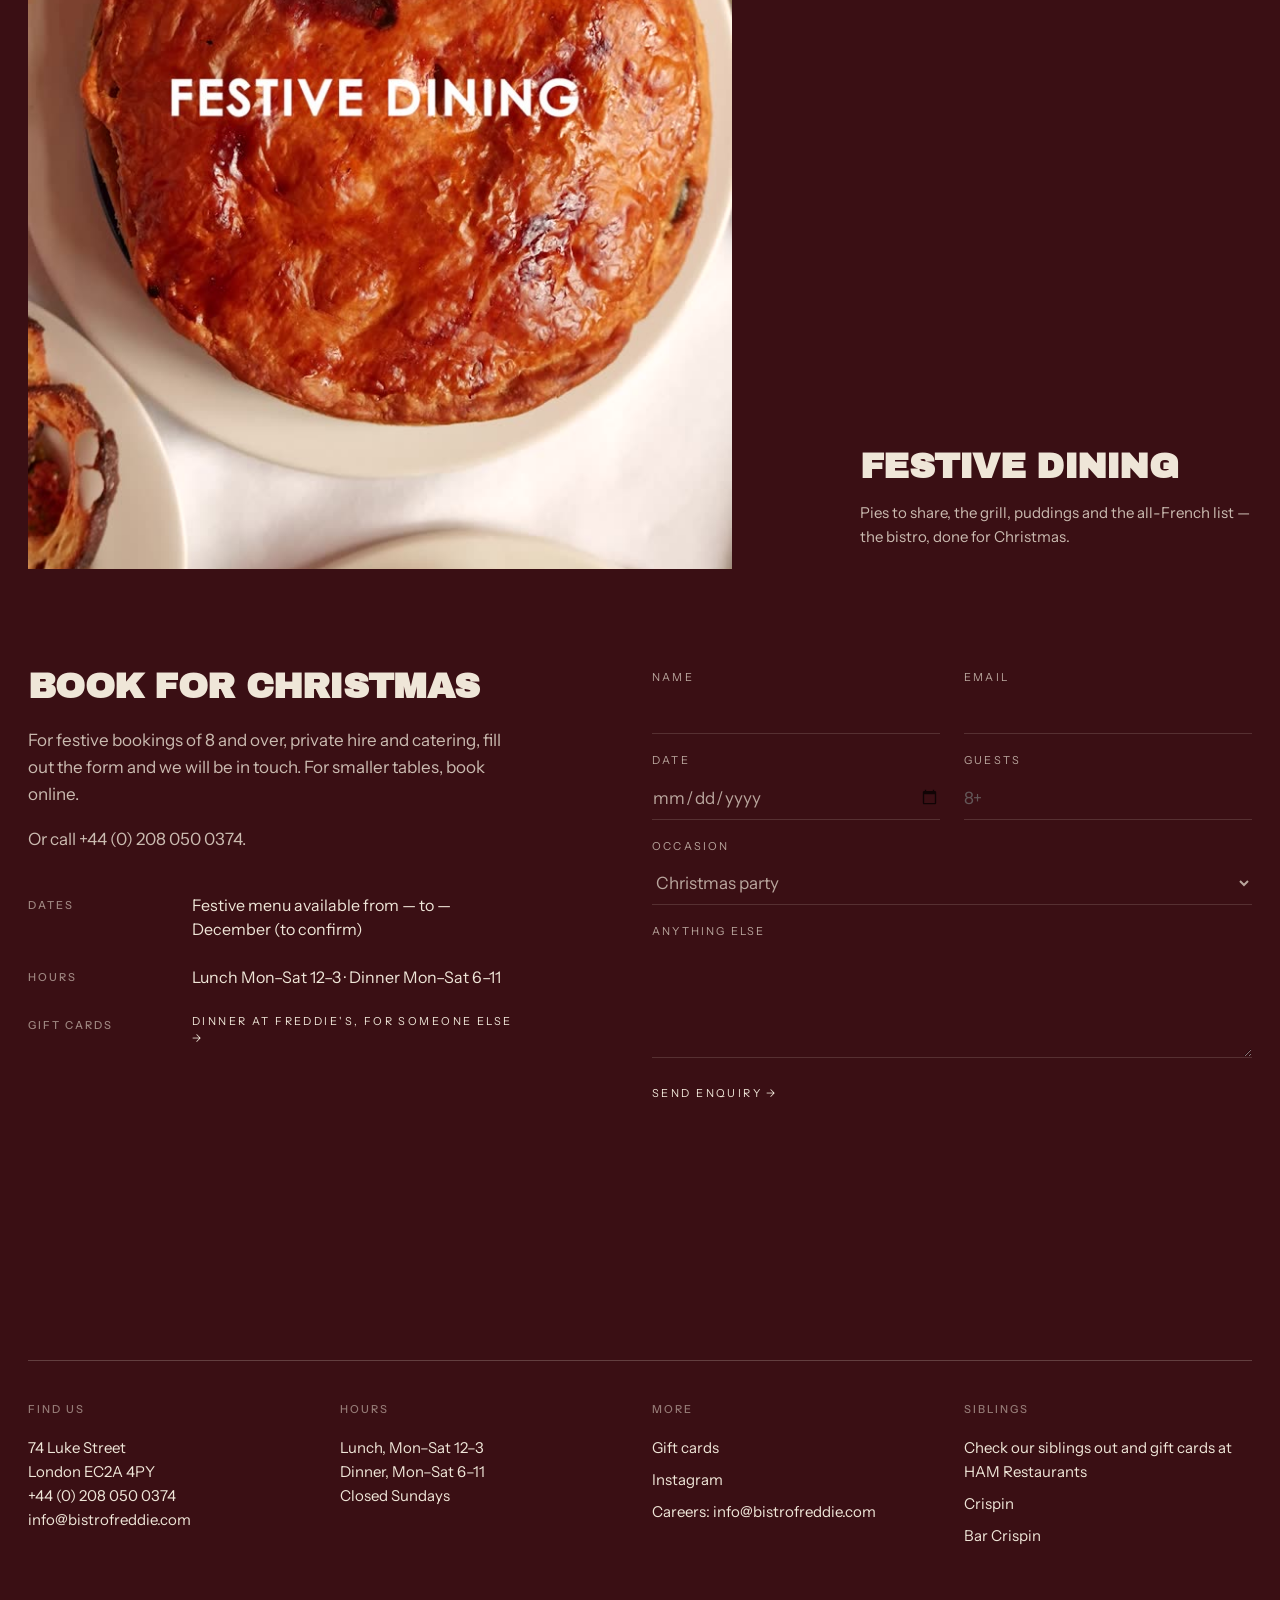
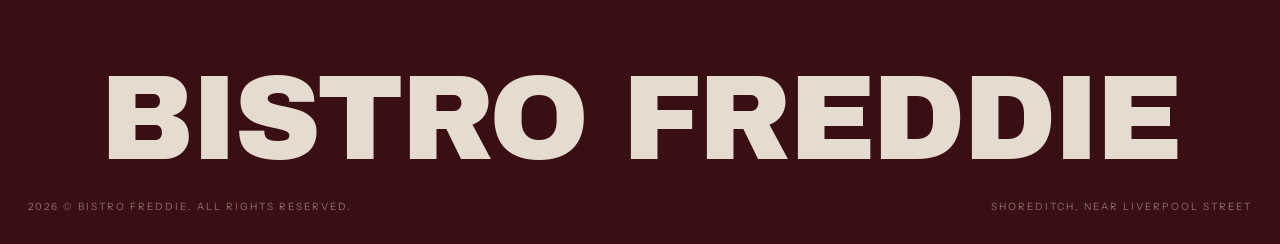
==== commit d8d1ff1d: "Festive: drop the photo, video moves below the routes Co-Authored-By: Claude Fable 5.1 <noreply@anth" ====
--- a/festive.html
+++ b/festive.html
@@ -50,15 +50,14 @@
   </div>
 </header>
 <div class="pgbody">
-<div class="vids rv" style="padding-top:60px">
-  <div class="v v1 photo" style="background-image:url('img/chef-plate.jpg');background-position:center 40%" role="img" aria-label="Steak with béarnaise and jus"></div>
-  <div class="v v2"><video autoplay muted loop playsinline poster="video/festive-poster.jpg" aria-label="Festive dining at Bistro Freddie"><source src="video/festive.mp4" type="video/mp4"></video></div>
-  <div class="txt"><h2>Festive dining</h2><p>Pies to share, the grill, puddings and the all-French list — the bistro, done for Christmas.</p></div>
-</div>
-<div class="fgrid rv" style="padding-top:0">
+<div class="fgrid rv">
   <div class="card"><span class="mono">Tables of 2 – 7</span><h3>Festive menu</h3><p>A set festive menu alongside the à la carte, available for lunch and dinner throughout December. Menu and price to be confirmed.</p><a class="link" href="https://www.opentable.co.uk/restref/client/?rid=327348">Book a table →</a></div>
   <div class="card"><span class="mono">Groups of 8 and over</span><h3>Christmas parties</h3><p>Group bookings on the festive set menu, with wine pairings from the all-French list. Pre-orders taken in advance so the table runs smoothly.</p><a class="link" href="#enquire">Enquire →</a></div>
   <div class="card"><span class="mono">Exclusive hire</span><h3>The whole bistro</h3><p>Up to 45 seated or 80 standing with cocktails, canapé and feasting menus. The open kitchen, the burgundy room and the team for the night.</p><a class="link" href="private-hire.html">Private hire →</a></div>
+</div>
+<div class="vids rv" style="padding-top:0">
+  <div class="v v2 solo"><video autoplay muted loop playsinline poster="video/festive-poster.jpg" aria-label="Festive dining at Bistro Freddie"><source src="video/festive.mp4" type="video/mp4"></video></div>
+  <div class="txt"><h2>Festive dining</h2><p>Pies to share, the grill, puddings and the all-French list — the bistro, done for Christmas.</p></div>
 </div>
 <div class="two rv" style="padding-top:0" id="enquire">
   <div class="l"><h2>Book for Christmas</h2><p>For festive bookings of 8 and over, private hire and catering, fill out the form and we will be in touch. For smaller tables, book online.</p><p>Or call +44 (0) 208 050 0374.</p>
--- a/style.css
+++ b/style.css
@@ -83,7 +83,7 @@
   .menus .head{display:flex;justify-content:space-between;align-items:flex-end;margin-bottom:10px}
   .menus h2{font-family:var(--black);font-size:clamp(34px,4.6vw,76px);line-height:.95;letter-spacing:-.02em;text-transform:uppercase}
   .menus h2 i{font-style:normal;}
-  .mlist{list-style:none;border-top:1px solid var(--rule);margin-top:40px}
+  .mlist{list-style:none;border-top:1px solid var(--rule);margin-top:0}
   .mlist a{display:grid;grid-template-columns:70px 1fr 1fr auto;align-items:baseline;gap:24px;padding:30px 0;border-bottom:1px solid var(--rule);transition:padding .35s cubic-bezier(.7,0,.2,1)}
   .mlist a:hover{padding-left:20px}
   .mlist .mono{opacity:.5}
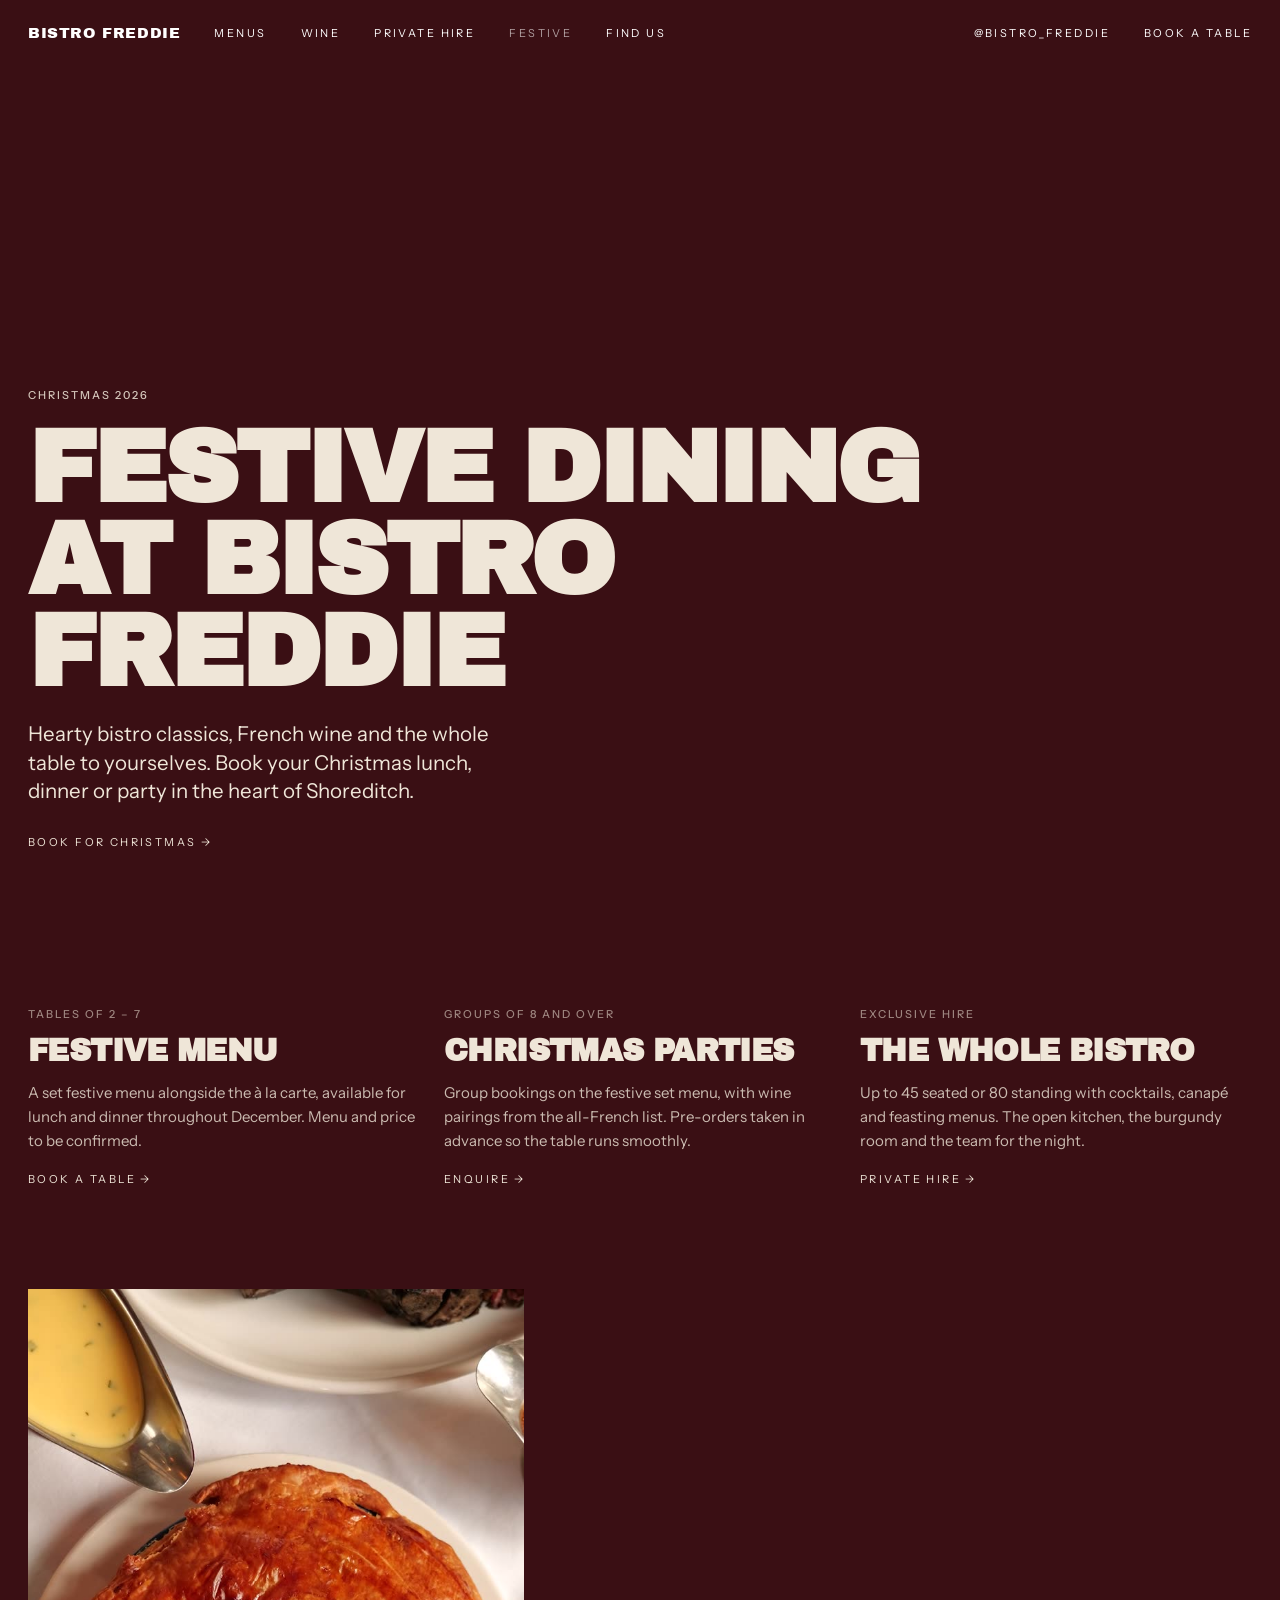
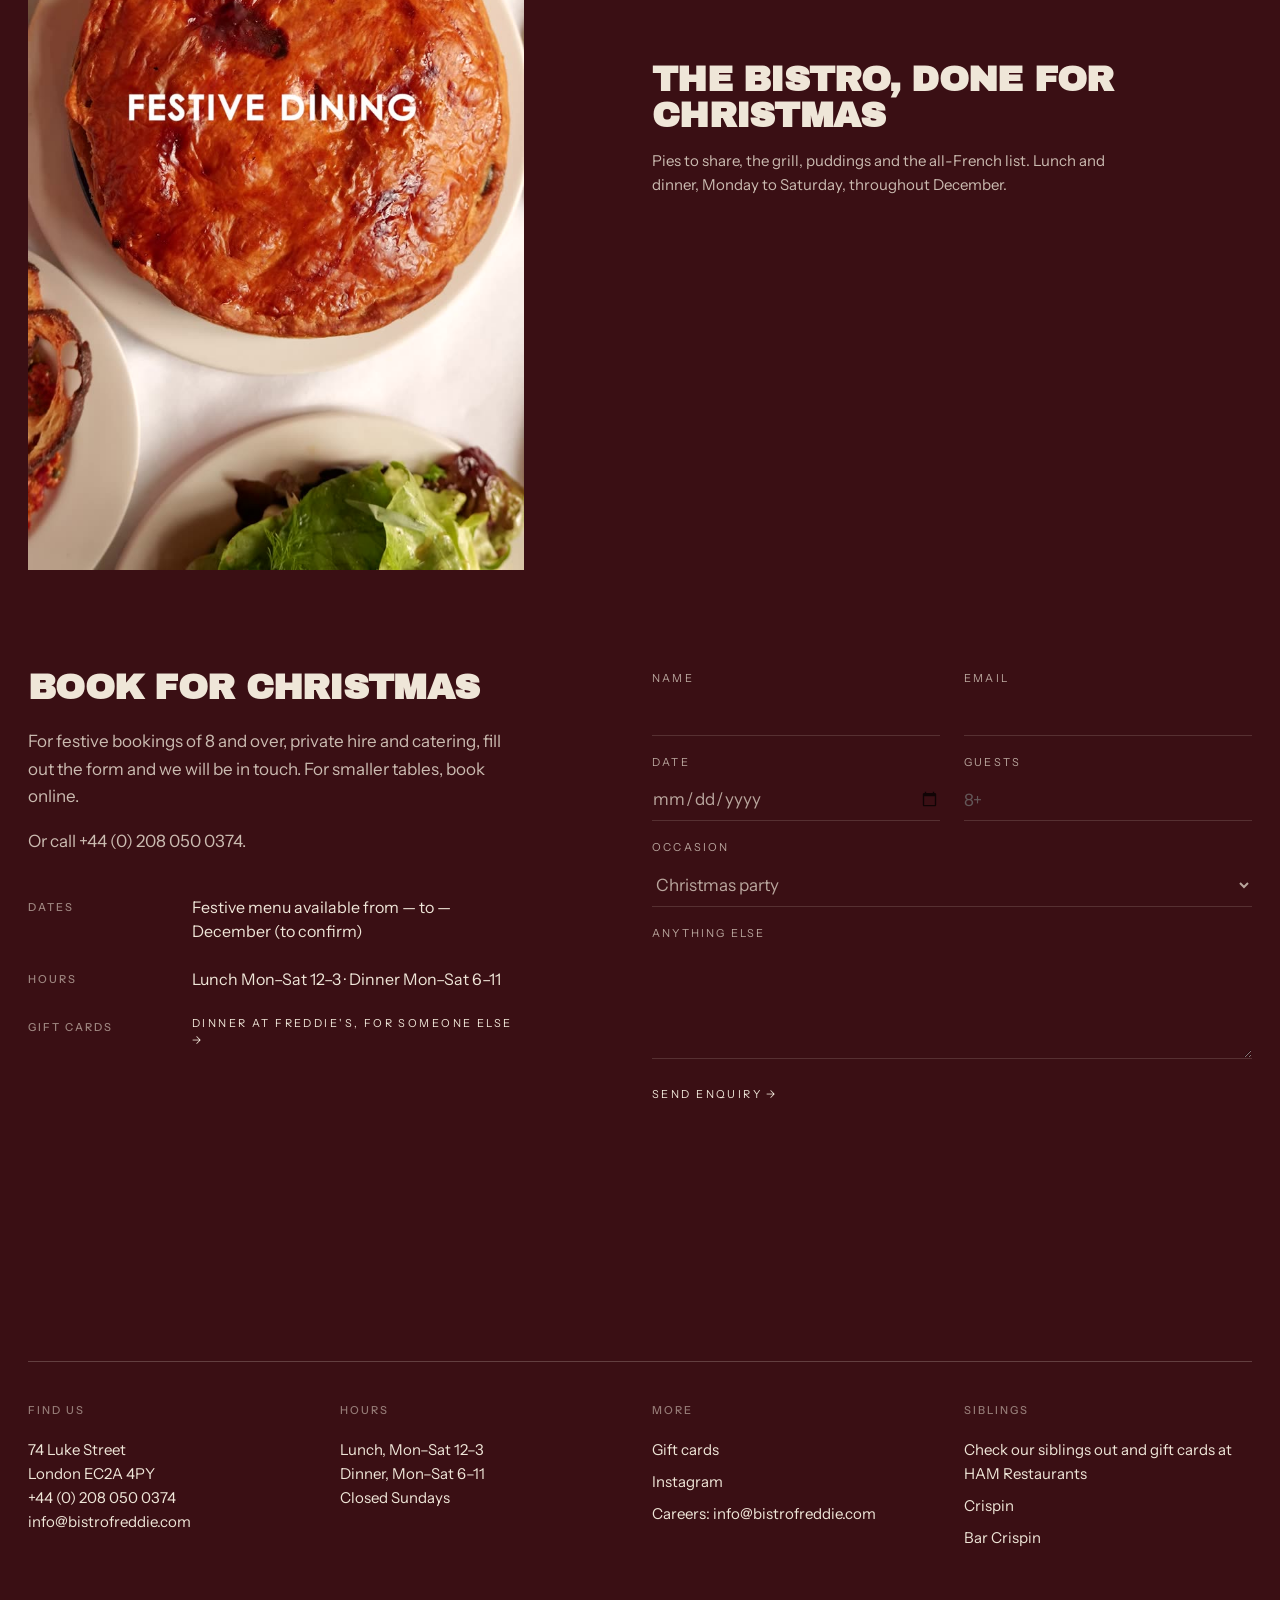
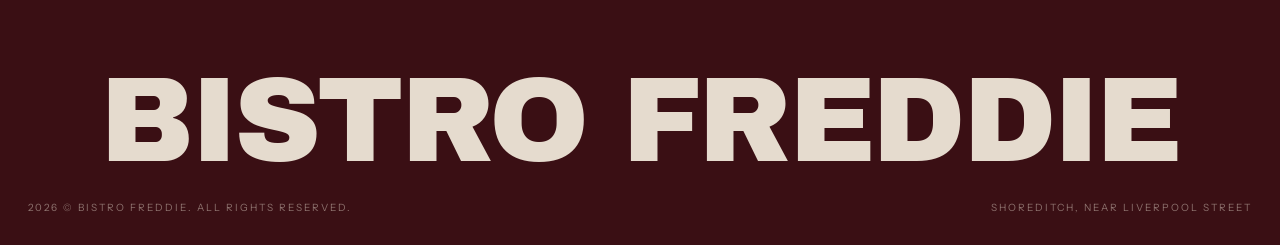
==== commit 94a180bd: "Festive: video tile portrait with text centred beside it Co-Authored-By: Claude Fable 5.1 <noreply@a" ====
--- a/festive.html
+++ b/festive.html
@@ -55,9 +55,9 @@
   <div class="card"><span class="mono">Groups of 8 and over</span><h3>Christmas parties</h3><p>Group bookings on the festive set menu, with wine pairings from the all-French list. Pre-orders taken in advance so the table runs smoothly.</p><a class="link" href="#enquire">Enquire →</a></div>
   <div class="card"><span class="mono">Exclusive hire</span><h3>The whole bistro</h3><p>Up to 45 seated or 80 standing with cocktails, canapé and feasting menus. The open kitchen, the burgundy room and the team for the night.</p><a class="link" href="private-hire.html">Private hire →</a></div>
 </div>
-<div class="vids rv" style="padding-top:0">
+<div class="vids rv fv" style="padding-top:0">
   <div class="v v2 solo"><video autoplay muted loop playsinline poster="video/festive-poster.jpg" aria-label="Festive dining at Bistro Freddie"><source src="video/festive.mp4" type="video/mp4"></video></div>
-  <div class="txt"><h2>Festive dining</h2><p>Pies to share, the grill, puddings and the all-French list — the bistro, done for Christmas.</p></div>
+  <div class="txt"><h2>The bistro, done for Christmas</h2><p>Pies to share, the grill, puddings and the all-French list. Lunch and dinner, Monday to Saturday, throughout December.</p></div>
 </div>
 <div class="two rv" style="padding-top:0" id="enquire">
   <div class="l"><h2>Book for Christmas</h2><p>For festive bookings of 8 and over, private hire and catering, fill out the form and we will be in touch. For smaller tables, book online.</p><p>Or call +44 (0) 208 050 0374.</p>
--- a/style.css
+++ b/style.css
@@ -299,3 +299,7 @@
 
   .vids .v2.solo{grid-column:1/8;aspect-ratio:4/5}
   .vids .v2.solo+.txt{grid-column:9/13}
+
+  .vids.fv{align-items:center}
+  .vids.fv .v2.solo{grid-column:1/6;aspect-ratio:9/16}
+  .vids.fv .v2.solo+.txt{grid-column:7/12;padding-bottom:0}
